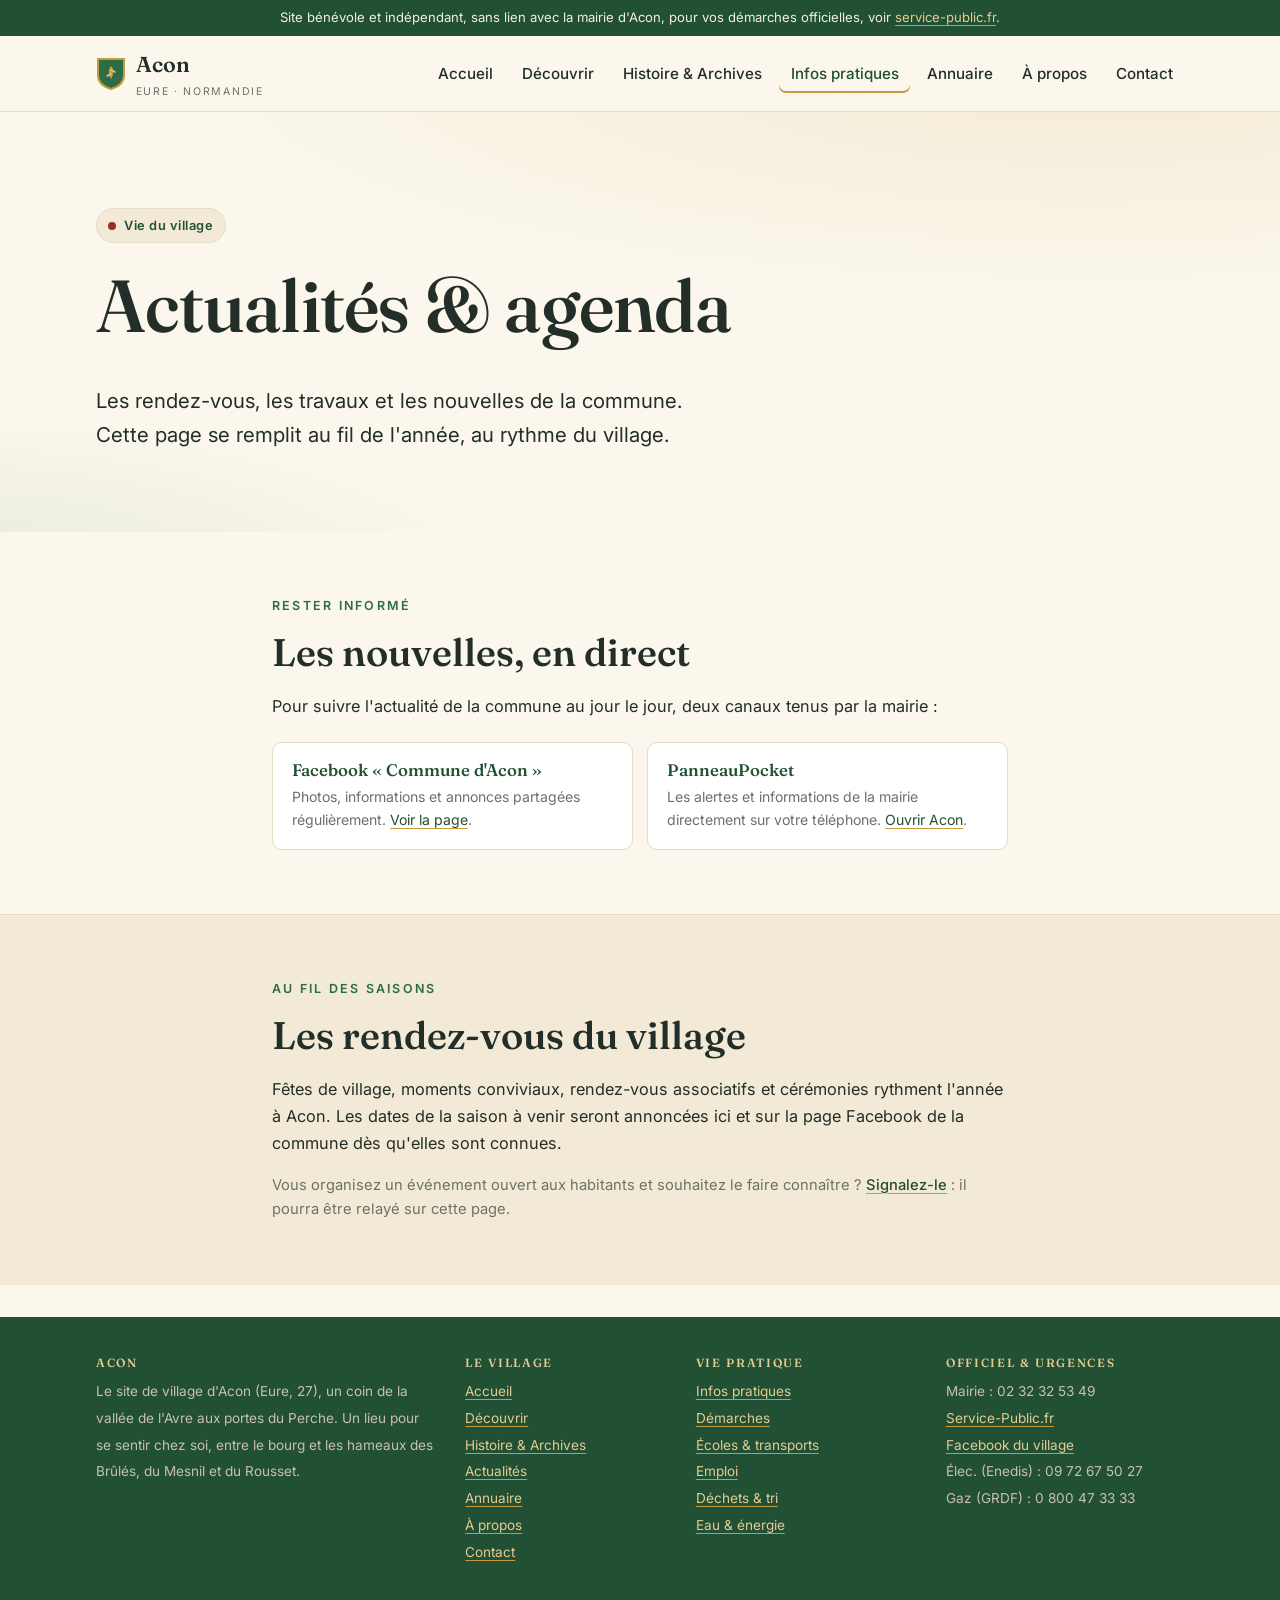
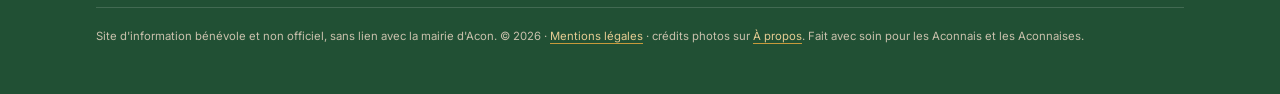
==== actualites.html @ 1232623b "Calendrier déchets 2026, page Contact (formulaire), Actualités, carte OSM, météo live + saint du jou" ====
<!DOCTYPE html>
<html lang="fr">
<head>
  <meta charset="utf-8" />
  <meta name="viewport" content="width=device-width, initial-scale=1" />
  <title>Actualités &amp; agenda, Acon (Eure)</title>
  <meta name="description" content="Actualités et agenda de la commune d'Acon (Eure) : rendez-vous, fêtes et vie associative. Suivez la page Facebook et PanneauPocket." />
  <link rel="preconnect" href="https://fonts.googleapis.com" />
  <link rel="preconnect" href="https://fonts.gstatic.com" crossorigin />
  <link href="https://fonts.googleapis.com/css2?family=Fraunces:ital,opsz,wght@0,9..144,400..600;1,9..144,400..500&family=Inter:wght@400;500;600&display=swap" rel="stylesheet" />
  <link rel="stylesheet" href="css/style.css" />
</head>
<body>
  <a class="skip" href="#contenu">Aller au contenu</a>
  <div class="notice">Site bénévole et indépendant, sans lien avec la mairie d'Acon, pour vos démarches officielles, voir <a href="https://www.service-public.fr">service-public.fr</a>.</div>

  <header class="site-header">
    <div class="wrap bar">
      <a class="brand" href="index.html" aria-label="Accueil, Acon">
        <svg class="crest" viewBox="0 0 30 34" aria-hidden="true"><path d="M2 2 h26 v16 c0 8 -6 12 -13 14 C8 30 2 26 2 18 Z" fill="#2E6B47" stroke="#C79A3B" stroke-width="2"/><path d="M15 9 c3 3 3 8 0 13 c-3 -5 -3 -10 0 -13 Z" fill="#C79A3B"/><path d="M15 13 l4 2 M15 17 l-4 2" stroke="#E4CB92" stroke-width="1.4" fill="none" stroke-linecap="round"/></svg>
        <span><b>Acon</b><small>Eure · Normandie</small></span>
      </a>
      <button class="nav-toggle" aria-expanded="false" aria-controls="nav">Menu</button>
      <nav class="nav" id="nav" aria-label="Navigation principale">
        <a href="index.html">Accueil</a>
        <a href="decouvrir.html">Découvrir</a>
        <a href="histoire.html">Histoire &amp; Archives</a>
        <a href="infos-pratiques.html" aria-current="page">Infos pratiques</a>
        <a href="entreprises.html">Annuaire</a>
        <a href="apropos.html">À propos</a>
        <a href="contact.html">Contact</a>
      </nav>
    </div>
  </header>

  <main id="contenu">
    <section class="hero">
      <div class="wrap">
        <span class="badge"><span class="dot"></span> Vie du village</span>
        <h1>Actualités &amp; agenda</h1>
        <p class="lead mesure">Les rendez-vous, les travaux et les nouvelles de la commune. Cette page se remplit au fil de l'année, au rythme du village.</p>
      </div>
    </section>

    <section class="section">
      <div class="wrap mesure">
        <p class="eyebrow">Rester informé</p>
        <h2>Les nouvelles, en direct</h2>
        <p>Pour suivre l'actualité de la commune au jour le jour, deux canaux tenus par la mairie :</p>
        <div class="contacts">
          <div class="contact-card">
            <h3>Facebook « Commune d'Acon »</h3>
            <p>Photos, informations et annonces partagées régulièrement. <a href="https://www.facebook.com/acon27570/">Voir la page</a>.</p>
          </div>
          <div class="contact-card">
            <h3>PanneauPocket</h3>
            <p>Les alertes et informations de la mairie directement sur votre téléphone. <a href="https://app.panneaupocket.com/ville/970037196-acon-27570">Ouvrir Acon</a>.</p>
          </div>
        </div>
      </div>
    </section>

    <section class="section section-alt">
      <div class="wrap mesure">
        <p class="eyebrow">Au fil des saisons</p>
        <h2>Les rendez-vous du village</h2>
        <p>Fêtes de village, moments conviviaux, rendez-vous associatifs et cérémonies rythment l'année à Acon. Les dates de la saison à venir seront annoncées ici et sur la page Facebook de la commune dès qu'elles sont connues.</p>
        <p class="invite">Vous organisez un événement ouvert aux habitants et souhaitez le faire connaître ? <a href="contact.html">Signalez-le</a> : il pourra être relayé sur cette page.</p>
      </div>
    </section>
  </main>

  <footer class="site-footer">
    <div class="wrap">
      <div class="cols">
        <div>
          <h3>Acon</h3>
          <p><small>Le site de village d'Acon (Eure, 27), un coin de la vallée de l'Avre aux portes du Perche. Un lieu pour se sentir chez soi, entre le bourg et les hameaux des Brûlés, du Mesnil et du Rousset.</small></p>
        </div>
        <div>
          <h3>Le village</h3>
          <p><small>
            <a href="index.html">Accueil</a><br>
            <a href="decouvrir.html">Découvrir</a><br>
            <a href="histoire.html">Histoire &amp; Archives</a><br>
            <a href="actualites.html">Actualités</a><br>
            <a href="entreprises.html">Annuaire</a><br>
            <a href="apropos.html">À propos</a><br>
            <a href="contact.html">Contact</a>
          </small></p>
        </div>
        <div>
          <h3>Vie pratique</h3>
          <p><small>
            <a href="infos-pratiques.html">Infos pratiques</a><br>
            <a href="demarches.html">Démarches</a><br>
            <a href="ecole.html">Écoles &amp; transports</a><br>
            <a href="emploi.html">Emploi</a><br>
            <a href="dechets.html">Déchets &amp; tri</a><br>
            <a href="eau-energie.html">Eau &amp; énergie</a>
          </small></p>
        </div>
        <div>
          <h3>Officiel &amp; urgences</h3>
          <p><small>
            Mairie : 02 32 32 53 49<br>
            <a href="https://www.service-public.fr">Service-Public.fr</a><br>
            <a href="https://www.facebook.com/acon27570/">Facebook du village</a><br>
            Élec. (Enedis) : 09 72 67 50 27<br>
            Gaz (GRDF) : 0 800 47 33 33
          </small></p>
        </div>
      </div>
      <p class="foot-note"><small>Site d'information bénévole et non officiel, sans lien avec la mairie d'Acon. © <span class="js-annee">2026</span> · <a href="mentions-legales.html">Mentions légales</a> · crédits photos sur <a href="apropos.html">À propos</a>. Fait avec soin pour les Aconnais et les Aconnaises.</small></p>
    </div>
  </footer>

  <script src="js/saints.js"></script>
  <script src="js/main.js"></script>
</body>
</html>
---- css/style.css ----
/* =========================================================
   Acon — site d'information du village
   Palette ancrée dans l'Eure (vert) et la Normandie (or & rouge héraldiques).
   Un seul fichier de styles, volontairement simple à faire évoluer.
   ========================================================= */

:root {
  /* Couleurs */
  --vert-eure:   #2E6B47;  /* vert du département de l'Eure (nature) */
  --vert-fonce:  #215034;
  --or:          #C79A3B;  /* or héraldique de Normandie */
  --or-clair:    #E4CB92;
  --rouge:       #9B2D27;  /* rouge (gueules) de Normandie, à petites doses */
  --parchemin:   #FBF7ED;  /* fond, esprit papier ancien */
  --parchemin-2: #F2EAD6;
  --encre:       #232E28;  /* texte */
  --gris:        #6C7268;
  --blanc:       #FFFFFF;
  --ligne:       #E4DcC5;

  /* Type */
  --display: "Fraunces", Georgia, "Times New Roman", serif;
  --corps:   "Inter", system-ui, -apple-system, Segoe UI, Roboto, sans-serif;

  /* Mesures */
  --contenu: 68rem;
  --texte:   46rem;
  --radius:  10px;
}

/* ---------- Base ---------- */
* { box-sizing: border-box; }

html { scroll-behavior: smooth; }
@media (prefers-reduced-motion: reduce) {
  html { scroll-behavior: auto; }
  * { animation: none !important; transition: none !important; }
}

body {
  margin: 0;
  font-family: var(--corps);
  color: var(--encre);
  background: var(--parchemin);
  line-height: 1.65;
  font-size: 1.02rem;
  -webkit-font-smoothing: antialiased;
}

h1, h2, h3 { font-family: var(--display); font-weight: 560; line-height: 1.12; margin: 0 0 .5em; }
h1 { font-size: clamp(2.6rem, 7vw, 4.6rem); letter-spacing: -.01em; }
h2 { font-size: clamp(1.7rem, 3.4vw, 2.4rem); }
h3 { font-size: 1.2rem; }

p { margin: 0 0 1rem; }
a { color: var(--vert-fonce); text-decoration-color: var(--or); text-underline-offset: 3px; }
a:hover { color: var(--rouge); }

img { max-width: 100%; display: block; }

.wrap { width: min(100% - 2.5rem, var(--contenu)); margin-inline: auto; }
.mesure { max-width: var(--texte); }

.eyebrow {
  font-family: var(--corps);
  font-size: .78rem;
  letter-spacing: .18em;
  text-transform: uppercase;
  color: var(--vert-eure);
  font-weight: 600;
  margin: 0 0 .9rem;
}

/* Accessibilité */
:focus-visible { outline: 3px solid var(--or); outline-offset: 2px; border-radius: 4px; }
.skip {
  position: absolute; left: -999px; top: 0; background: var(--vert-fonce); color: #fff;
  padding: .6rem 1rem; border-radius: 0 0 8px 0; z-index: 100;
}
.skip:focus { left: 0; }

/* ---------- En-tête / navigation ---------- */
.site-header {
  position: sticky; top: 0; z-index: 50;
  background: rgba(251, 247, 237, .92);
  backdrop-filter: saturate(1.2) blur(6px);
  border-bottom: 1px solid var(--ligne);
}
.site-header .bar {
  display: flex; align-items: center; justify-content: space-between;
  gap: 1rem; padding: .7rem 0;
}
.brand { display: flex; align-items: center; gap: .6rem; text-decoration: none; color: var(--encre); }
.brand .crest { width: 30px; height: 34px; flex: none; }
.brand b { font-family: var(--display); font-size: 1.35rem; font-weight: 600; letter-spacing: .01em; }
.brand small { display: block; font-family: var(--corps); font-size: .66rem; letter-spacing: .16em; text-transform: uppercase; color: var(--gris); }

.nav { display: flex; gap: .4rem; align-items: center; }
.nav a {
  text-decoration: none; color: var(--encre); font-weight: 500; font-size: .95rem;
  padding: .45rem .7rem; border-radius: 7px;
}
.nav a:hover { background: var(--parchemin-2); color: var(--vert-fonce); }
.nav a[aria-current="page"] { color: var(--vert-fonce); box-shadow: inset 0 -2px 0 var(--or); }

.nav-toggle {
  display: none; border: 1px solid var(--ligne); background: var(--blanc);
  border-radius: 8px; padding: .5rem .7rem; font: inherit; cursor: pointer;
}

@media (max-width: 720px) {
  .nav-toggle { display: inline-flex; align-items: center; gap: .4rem; }
  .nav {
    position: absolute; inset: 100% 0 auto 0; flex-direction: column; align-items: stretch;
    background: var(--parchemin); border-bottom: 1px solid var(--ligne);
    padding: .5rem 1.25rem 1rem; gap: .1rem; display: none;
  }
  .nav.open { display: flex; }
  .nav a { padding: .7rem .5rem; }
}

/* ---------- Bandeau « non officiel » ---------- */
.notice {
  background: var(--vert-fonce); color: #f4efe1; font-size: .82rem; text-align: center;
  padding: .45rem 1rem;
}
.notice a { color: var(--or-clair); }

/* ---------- Héros ---------- */
.hero { padding: clamp(3rem, 8vw, 6rem) 0 clamp(2.5rem, 5vw, 4rem); }
.hero .badge {
  display: inline-flex; align-items: center; gap: .5rem;
  background: var(--parchemin-2); border: 1px solid var(--ligne);
  color: var(--vert-fonce); font-weight: 600; font-size: .8rem; letter-spacing: .04em;
  padding: .35rem .7rem; border-radius: 999px; margin-bottom: 1.4rem;
}
.hero .badge .dot { width: 8px; height: 8px; border-radius: 50%; background: var(--rouge); }
.hero .lead { font-size: clamp(1.05rem, 2.2vw, 1.28rem); color: var(--encre); max-width: 40rem; }
.hero .sub { font-family: var(--display); font-style: italic; color: var(--vert-fonce); font-size: clamp(1.15rem,2.4vw,1.5rem); margin: -.2rem 0 1.2rem; }

/* ---------- Sections ---------- */
.section { padding: clamp(2.4rem, 5vw, 4rem) 0; }
.section + .section { border-top: 1px solid var(--ligne); }
.section-alt { background: var(--parchemin-2); }
.section .kicker { margin-bottom: 1.6rem; }

/* Grille de cartes */
.grid { display: grid; gap: 1.1rem; grid-template-columns: repeat(auto-fit, minmax(15rem, 1fr)); }
.card {
  background: var(--blanc); border: 1px solid var(--ligne); border-radius: var(--radius);
  padding: 1.4rem; text-decoration: none; color: inherit; display: block;
  transition: transform .18s ease, box-shadow .18s ease;
}
a.card:hover { transform: translateY(-3px); box-shadow: 0 10px 24px -14px rgba(33,80,52,.5); }
.card h3 { color: var(--vert-fonce); margin-bottom: .3rem; }
.card p { color: var(--gris); font-size: .95rem; margin: 0; }
.card .arrow { color: var(--or); font-weight: 700; }

/* Listes d'infos (mairie, numéros utiles) */
.def { display: grid; grid-template-columns: max-content 1fr; gap: .5rem 1.2rem; margin: 0; }
.def dt { font-weight: 600; color: var(--vert-fonce); }
.def dd { margin: 0; }
@media (max-width: 520px) { .def { grid-template-columns: 1fr; gap: .1rem 0; } .def dd { margin-bottom: .6rem; } }

.callout {
  border-left: 4px solid var(--or); background: var(--parchemin-2);
  padding: 1rem 1.2rem; border-radius: 0 var(--radius) var(--radius) 0; margin: 1.4rem 0;
}
.callout strong { color: var(--vert-fonce); }

.todo { color: var(--rouge); font-style: italic; } /* repères à compléter — à retirer une fois renseigné */

/* ---------- Signature : galerie de cartes postales ---------- */
.gallery { display: grid; gap: 1.6rem 1.2rem; grid-template-columns: repeat(auto-fill, minmax(16rem, 1fr)); margin-top: 1.8rem; }
.postcard {
  background: #fffdf6;
  border: 1px solid #e7dcc0;
  border-radius: 4px;
  padding: .7rem .7rem 1rem;
  box-shadow: 0 12px 22px -16px rgba(33,80,52,.55);
  transform: rotate(var(--tilt, -1deg));
  transition: transform .2s ease, box-shadow .2s ease;
}
.postcard:nth-child(even) { --tilt: 1.2deg; }
.postcard:nth-child(3n)   { --tilt: -.6deg; }
.postcard:hover { transform: rotate(0) translateY(-4px); box-shadow: 0 18px 30px -18px rgba(33,80,52,.6); }
.postcard .frame {
  aspect-ratio: 3 / 2; background:
    repeating-linear-gradient(45deg, #efe7d2, #efe7d2 10px, #eae0c7 10px, #eae0c7 20px);
  border: 1px solid #ded1af; border-radius: 2px;
  display: grid; place-items: center; color: #a9986c; text-align: center;
  font-size: .8rem; padding: 1rem; overflow: hidden;
}
.postcard .frame img { width: 100%; height: 100%; object-fit: cover; border-radius: 2px; }
.postcard figcaption {
  font-family: var(--display); font-size: .98rem; color: var(--vert-fonce);
  margin-top: .6rem; line-height: 1.35;
}
.postcard .date { display: block; font-family: var(--corps); font-size: .78rem; color: var(--gris); letter-spacing: .03em; }

/* ---------- Frise chronologique ---------- */
.timeline { list-style: none; margin: 1.6rem 0 0; padding: 0; border-left: 2px solid var(--or); }
.timeline li { position: relative; padding: 0 0 1.6rem 1.6rem; }
.timeline li::before {
  content: ""; position: absolute; left: -7px; top: .35rem;
  width: 12px; height: 12px; border-radius: 50%; background: var(--vert-eure); border: 2px solid var(--parchemin);
}
.timeline .an { font-family: var(--display); font-size: 1.15rem; color: var(--rouge); font-weight: 600; }
.timeline p { margin: .1rem 0 0; color: var(--encre); }

/* ---------- Pied de page ---------- */
.site-footer { background: var(--vert-fonce); color: #e9e2d1; margin-top: 2rem; }
.site-footer .wrap { padding: 2.4rem 0 2rem; }
.site-footer h3 { color: #fff; }
.site-footer a { color: var(--or-clair); }
.site-footer .cols { display: grid; gap: 1.4rem 2rem; grid-template-columns: 1.7fr 1fr 1.1fr 1.2fr; }
@media (max-width: 860px) { .site-footer .cols { grid-template-columns: 1fr 1fr; } }
@media (max-width: 520px) { .site-footer .cols { grid-template-columns: 1fr; } }
.site-footer small { color: #c9c0ac; }
.foot-note { border-top: 1px solid rgba(255,255,255,.15); margin-top: 1.6rem; padding-top: 1rem; font-size: .85rem; }
.site-footer .cols h3 { font-size: .74rem; letter-spacing: .14em; text-transform: uppercase; color: var(--or-clair); margin-bottom: .5rem; }
.site-footer .cols a { display: inline-block; padding: .06rem 0; }

/* =========================================================
   Ajouts : chaleur, photographies, bandeaux, contact.
   ========================================================= */

/* ---------- Héros chaleureux avec photo ---------- */
.hero {
  position: relative;
  background:
    radial-gradient(120% 90% at 85% -10%, rgba(199,154,59,.14), transparent 60%),
    radial-gradient(90% 70% at -10% 110%, rgba(46,107,71,.10), transparent 55%);
}
.hero-media { display: grid; grid-template-columns: 1.12fr .88fr; align-items: center; gap: clamp(1.5rem, 4vw, 3.2rem); }
.hero-media .hero-photo {
  margin: 0; border-radius: 14px; overflow: hidden;
  box-shadow: 0 24px 48px -28px rgba(33,80,52,.6); border: 1px solid var(--ligne);
  transform: rotate(.6deg); background: var(--blanc);
}
.hero-media .hero-photo img { width: 100%; height: 100%; max-height: 30rem; object-fit: cover; }
.hero-media .hero-photo figcaption { color: var(--gris); font-size: .74rem; padding: .5rem .8rem; line-height: 1.4; }
@media (max-width: 820px) {
  .hero-media { grid-template-columns: 1fr; }
  .hero-media .hero-photo { transform: none; order: -1; }
  .hero-media .hero-photo img { max-height: 15rem; }
}

/* ---------- Photographies dans le corps ---------- */
figure.photo { margin: 1.8rem 0; border-radius: 12px; overflow: hidden; border: 1px solid var(--ligne); box-shadow: 0 16px 32px -24px rgba(33,80,52,.5); background: var(--blanc); }
figure.photo img { width: 100%; max-height: 26rem; object-fit: cover; }
figure.photo figcaption { padding: .6rem .9rem; font-size: .8rem; color: var(--gris); }
figure.photo figcaption b { color: var(--vert-fonce); font-weight: 600; }
.duo { display: grid; grid-template-columns: 1fr 1fr; gap: 1rem; }
.duo figure.photo { margin: 0; }
@media (max-width: 620px) { .duo { grid-template-columns: 1fr; } }

/* Bandeau panoramique pleine largeur */
.banner { position: relative; margin: 0; height: clamp(9rem, 22vw, 15rem); overflow: hidden; border-top: 1px solid var(--ligne); border-bottom: 1px solid var(--ligne); }
.banner img { width: 100%; height: 100%; object-fit: cover; }
.banner .banner-cap { position: absolute; left: 0; right: 0; bottom: 0; background: linear-gradient(transparent, rgba(33,48,40,.72)); color: #f4efe1; font-size: .78rem; padding: 1.6rem 1rem .5rem; text-align: right; }

/* ---------- Cartes enrichies ---------- */
.card.lien { display: flex; flex-direction: column; }
.card .tag { display: inline-block; font-size: .72rem; letter-spacing: .12em; text-transform: uppercase; color: var(--or); font-weight: 700; margin-bottom: .4rem; }
.card p + .arrow { margin-top: auto; padding-top: .6rem; }
.card ul { margin: .2rem 0 0; padding-left: 1.1rem; }
.card ul li { color: var(--gris); font-size: .92rem; margin-bottom: .2rem; }

/* ---------- Bloc contact / e-mail protégé ---------- */
.contact-mail { display: inline-flex; align-items: center; gap: .45rem; background: var(--vert-fonce); color: #fff !important; text-decoration: none; padding: .5rem .9rem; border-radius: 999px; font-weight: 600; font-size: .95rem; }
.contact-mail::before { content: "✉"; font-size: 1rem; }
.contact-mail:hover { background: var(--vert-eure); color: #fff; }

/* ---------- Encadré « bon à savoir » (léger) ---------- */
.tip { display: flex; gap: .6rem; align-items: baseline; padding: .3rem 0; margin: 1rem 0; color: var(--gris); font-size: .95rem; }
.tip .ico { font-size: 1.1rem; line-height: 1; flex: none; }
.tip p { margin: 0; }
.tip strong { color: var(--vert-fonce); }

/* Invitation à écrire : simple lien, discret */
.invite { color: var(--gris); font-size: .92rem; margin: 1rem 0 0; }
.invite a { font-weight: 500; }

/* ---------- Contacts d'urgence (fournisseurs) ---------- */
.contacts { display: grid; gap: .9rem; grid-template-columns: repeat(auto-fit, minmax(15rem, 1fr)); margin-top: 1.4rem; }
.contact-card { background: var(--blanc); border: 1px solid var(--ligne); border-radius: var(--radius); padding: 1.1rem 1.2rem; }
.contact-card h3 { color: var(--vert-fonce); margin-bottom: .3rem; font-size: 1.05rem; }
.contact-card .num { font-family: var(--display); font-size: 1.3rem; color: var(--rouge); font-weight: 600; }
.contact-card .num a { color: inherit; text-decoration: none; }
.contact-card p { margin: .25rem 0 0; color: var(--gris); font-size: .88rem; }

/* ---------- Ruban de faits clés ---------- */
.facts { display: grid; grid-template-columns: repeat(auto-fit, minmax(8.5rem, 1fr)); gap: 1px; background: var(--ligne); border: 1px solid var(--ligne); border-radius: var(--radius); overflow: hidden; margin-top: 1.6rem; }
.facts div { background: var(--parchemin); padding: 1rem 1.1rem; }
.facts .n { font-family: var(--display); font-size: 1.6rem; color: var(--vert-fonce); line-height: 1; }
.facts .l { font-size: .8rem; color: var(--gris); margin-top: .25rem; }

/* ---------- Encart résultat d'élection ---------- */
.result { background: var(--parchemin-2); border: 1px solid var(--ligne); border-left: 4px solid var(--vert-eure); border-radius: 0 var(--radius) var(--radius) 0; padding: 1.1rem 1.3rem; margin: 1.4rem 0; }
.result .pct { font-family: var(--display); font-size: 1.4rem; color: var(--vert-fonce); }

/* ---------- Widget « Aujourd'hui à Acon » (date, saint, météo) ---------- */
.today { display: grid; grid-template-columns: 1fr auto; gap: 1rem 1.4rem; align-items: center;
  background: var(--blanc); border: 1px solid var(--ligne); border-radius: var(--radius);
  padding: 1rem 1.3rem; margin-top: 1.6rem; box-shadow: 0 14px 30px -24px rgba(33,80,52,.5); }
.today .jour { font-family: var(--display); font-size: 1.15rem; color: var(--vert-fonce); text-transform: capitalize; }
.today .saint { color: var(--gris); font-size: .92rem; margin-top: .15rem; }
.today .meteo { display: flex; align-items: center; gap: .6rem; text-align: right; }
.today .meteo .ico { font-size: 2rem; line-height: 1; }
.today .meteo .temp { font-family: var(--display); font-size: 1.7rem; color: var(--vert-fonce); }
.today .meteo .desc { font-size: .8rem; color: var(--gris); }
@media (max-width: 520px) { .today { grid-template-columns: 1fr; } .today .meteo { text-align: left; justify-content: flex-start; } }

/* ---------- Carte de situation (OpenStreetMap) ---------- */
.carte { width: 100%; height: clamp(16rem, 40vw, 24rem); border: 1px solid var(--ligne); border-radius: var(--radius); margin-top: 1.4rem; display: block; }
.carte-legende { font-size: .8rem; color: var(--gris); margin-top: .5rem; }

/* ---------- Calendrier des déchets (images) ---------- */
.calendrier { display: grid; gap: 1rem; grid-template-columns: 1fr 1fr; margin-top: 1.2rem; }
@media (max-width: 720px) { .calendrier { grid-template-columns: 1fr; } }
.calendrier a { display: block; border: 1px solid var(--ligne); border-radius: var(--radius); overflow: hidden; background: var(--blanc); }
.calendrier img { width: 100%; display: block; }
.btn { display: inline-flex; align-items: center; gap: .5rem; background: var(--vert-fonce); color: #fff; text-decoration: none;
  padding: .6rem 1.1rem; border-radius: 999px; font-weight: 600; font-size: .95rem; margin-top: 1rem; }
.btn::before { content: "⬇"; }
.btn:hover { background: var(--vert-eure); color: #fff; }

/* ---------- Formulaire de contact ---------- */
.form-contact { display: grid; gap: 1rem; margin-top: 1.4rem; max-width: 34rem; }
.form-contact label { display: grid; gap: .35rem; font-weight: 500; color: var(--vert-fonce); font-size: .95rem; }
.form-contact input, .form-contact textarea {
  font: inherit; color: var(--encre); background: var(--blanc);
  border: 1px solid var(--ligne); border-radius: 8px; padding: .6rem .7rem; width: 100%; }
.form-contact input:focus, .form-contact textarea:focus { outline: none; border-color: var(--vert-eure); box-shadow: 0 0 0 3px rgba(46,107,71,.15); }
.form-contact button { justify-self: start; background: var(--vert-fonce); color: #fff; border: 0; cursor: pointer;
  font: inherit; font-weight: 600; padding: .65rem 1.3rem; border-radius: 999px; }
.form-contact button:hover { background: var(--vert-eure); }
.form-note { font-size: .82rem; color: var(--gris); }
#form-msg { margin-top: .6rem; font-weight: 500; }
#form-msg.ok { color: var(--vert-eure); }
#form-msg.err { color: var(--rouge); }
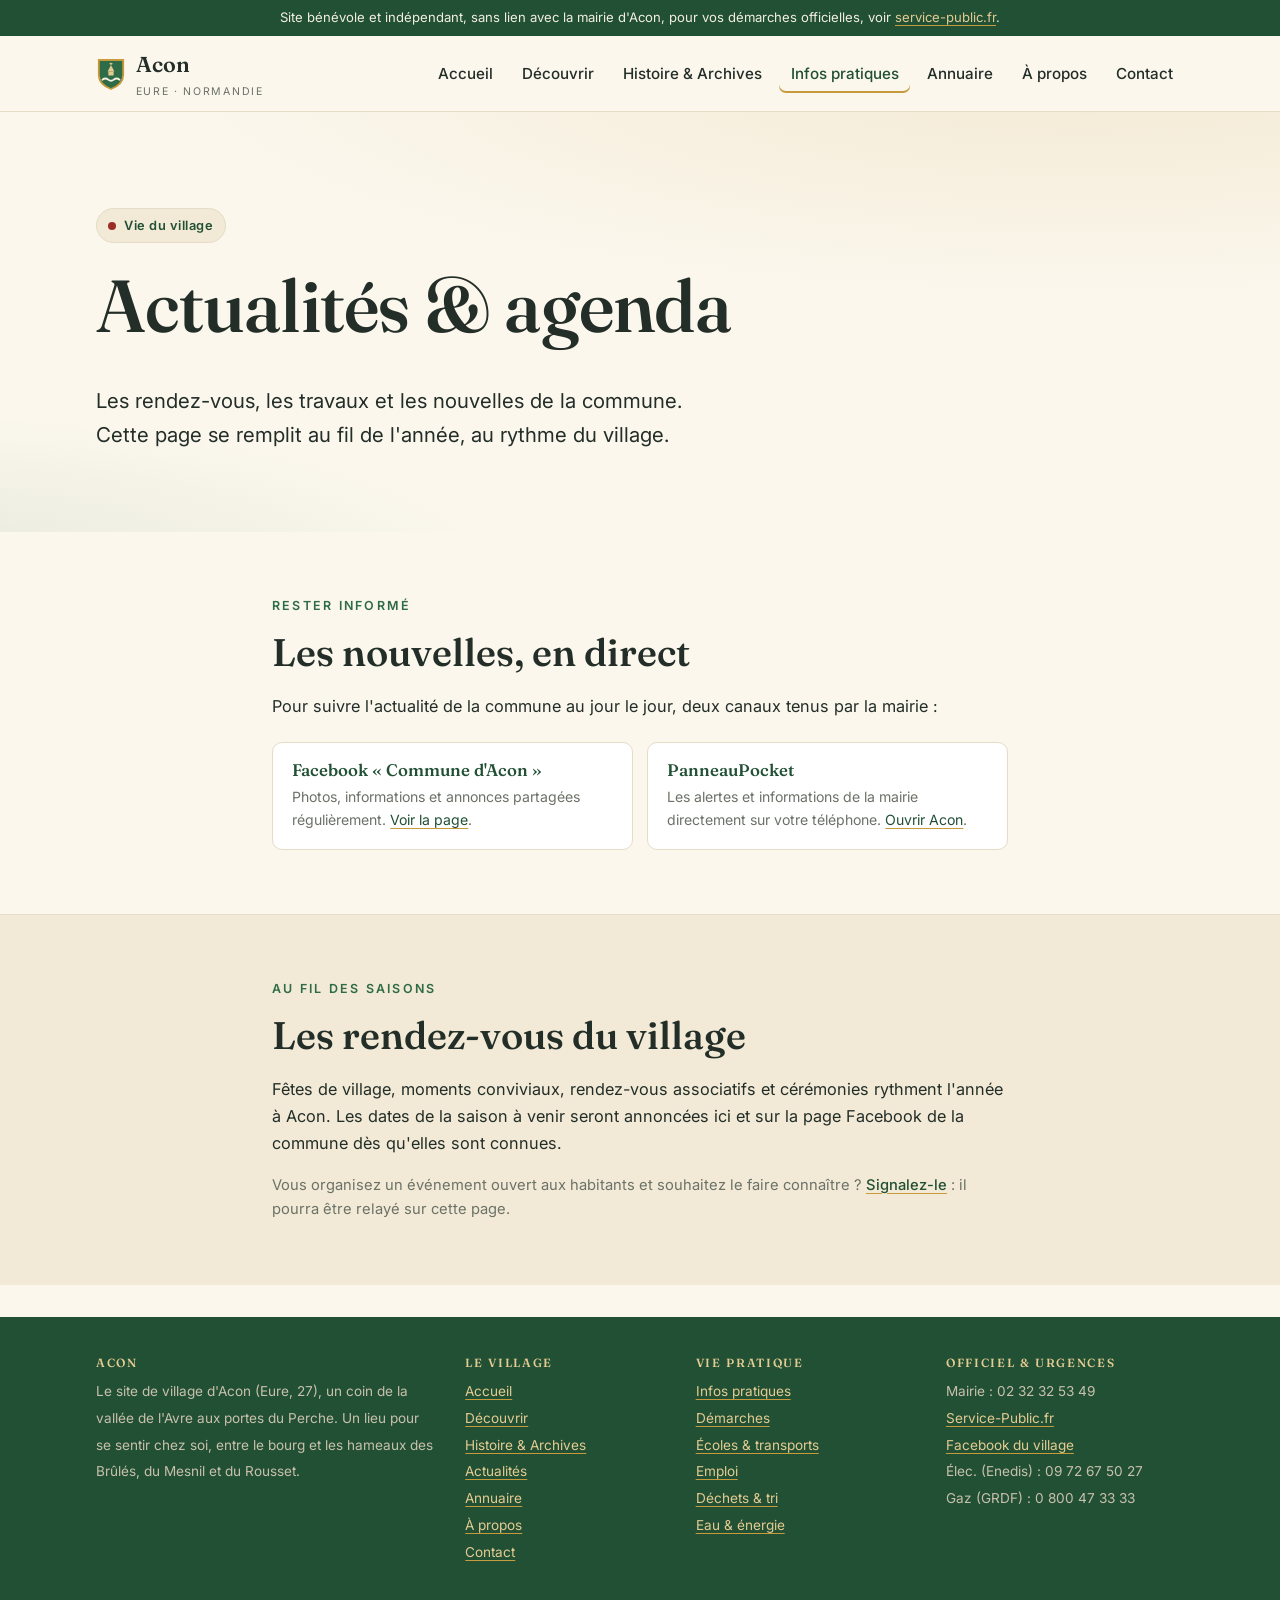
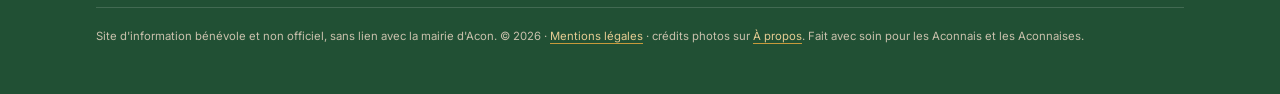
==== commit 8feb908c: "Nouvel emblème d'Acon (église Saint-Denis + Avre) + favicon, date du prochain ramassage calculée, li" ====
--- a/actualites.html
+++ b/actualites.html
@@ -3,6 +3,7 @@
 <head>
   <meta charset="utf-8" />
   <meta name="viewport" content="width=device-width, initial-scale=1" />
+  <link rel="icon" href="favicon.svg" type="image/svg+xml" />
   <title>Actualités &amp; agenda, Acon (Eure)</title>
   <meta name="description" content="Actualités et agenda de la commune d'Acon (Eure) : rendez-vous, fêtes et vie associative. Suivez la page Facebook et PanneauPocket." />
   <link rel="preconnect" href="https://fonts.googleapis.com" />
@@ -17,7 +18,7 @@
   <header class="site-header">
     <div class="wrap bar">
       <a class="brand" href="index.html" aria-label="Accueil, Acon">
-        <svg class="crest" viewBox="0 0 30 34" aria-hidden="true"><path d="M2 2 h26 v16 c0 8 -6 12 -13 14 C8 30 2 26 2 18 Z" fill="#2E6B47" stroke="#C79A3B" stroke-width="2"/><path d="M15 9 c3 3 3 8 0 13 c-3 -5 -3 -10 0 -13 Z" fill="#C79A3B"/><path d="M15 13 l4 2 M15 17 l-4 2" stroke="#E4CB92" stroke-width="1.4" fill="none" stroke-linecap="round"/></svg>
+        <svg class="crest" viewBox="0 0 32 36" aria-hidden="true"><path d="M3 3 H29 V19 C29 27 23.5 31 16 34 C8.5 31 3 27 3 19 Z" fill="#2E6B47" stroke="#C79A3B" stroke-width="2"/><g fill="#E4CB92"><rect x="15.3" y="6" width="1.4" height="2.2"/><rect x="14.4" y="6.5" width="3.2" height="1"/><path d="M16 8.4 L19.6 15.4 H12.4 Z"/><rect x="13.2" y="15.4" width="5.6" height="4.2"/></g><path d="M7 24 q3 -2.6 6 0 t6 0 t6 0" fill="none" stroke="#F4EFE1" stroke-width="2.1" stroke-linecap="round"/></svg>
         <span><b>Acon</b><small>Eure · Normandie</small></span>
       </a>
       <button class="nav-toggle" aria-expanded="false" aria-controls="nav">Menu</button>
--- a/css/style.css
+++ b/css/style.css
@@ -299,6 +299,9 @@
 /* ---------- Encart résultat d'élection ---------- */
 .result { background: var(--parchemin-2); border: 1px solid var(--ligne); border-left: 4px solid var(--vert-eure); border-radius: 0 var(--radius) var(--radius) 0; padding: 1.1rem 1.3rem; margin: 1.4rem 0; }
 .result .pct { font-family: var(--display); font-size: 1.4rem; color: var(--vert-fonce); }
+.result .prochain { margin: 0; }
+.result .date-next { font-family: var(--display); font-size: 1.55rem; color: var(--vert-fonce); text-transform: capitalize; }
+.result .next-note { margin: .4rem 0 0; color: var(--gris); font-size: .88rem; }
 
 /* ---------- Widget « Aujourd'hui à Acon » (date, saint, météo) ---------- */
 .today { display: grid; grid-template-columns: 1fr auto; gap: 1rem 1.4rem; align-items: center;
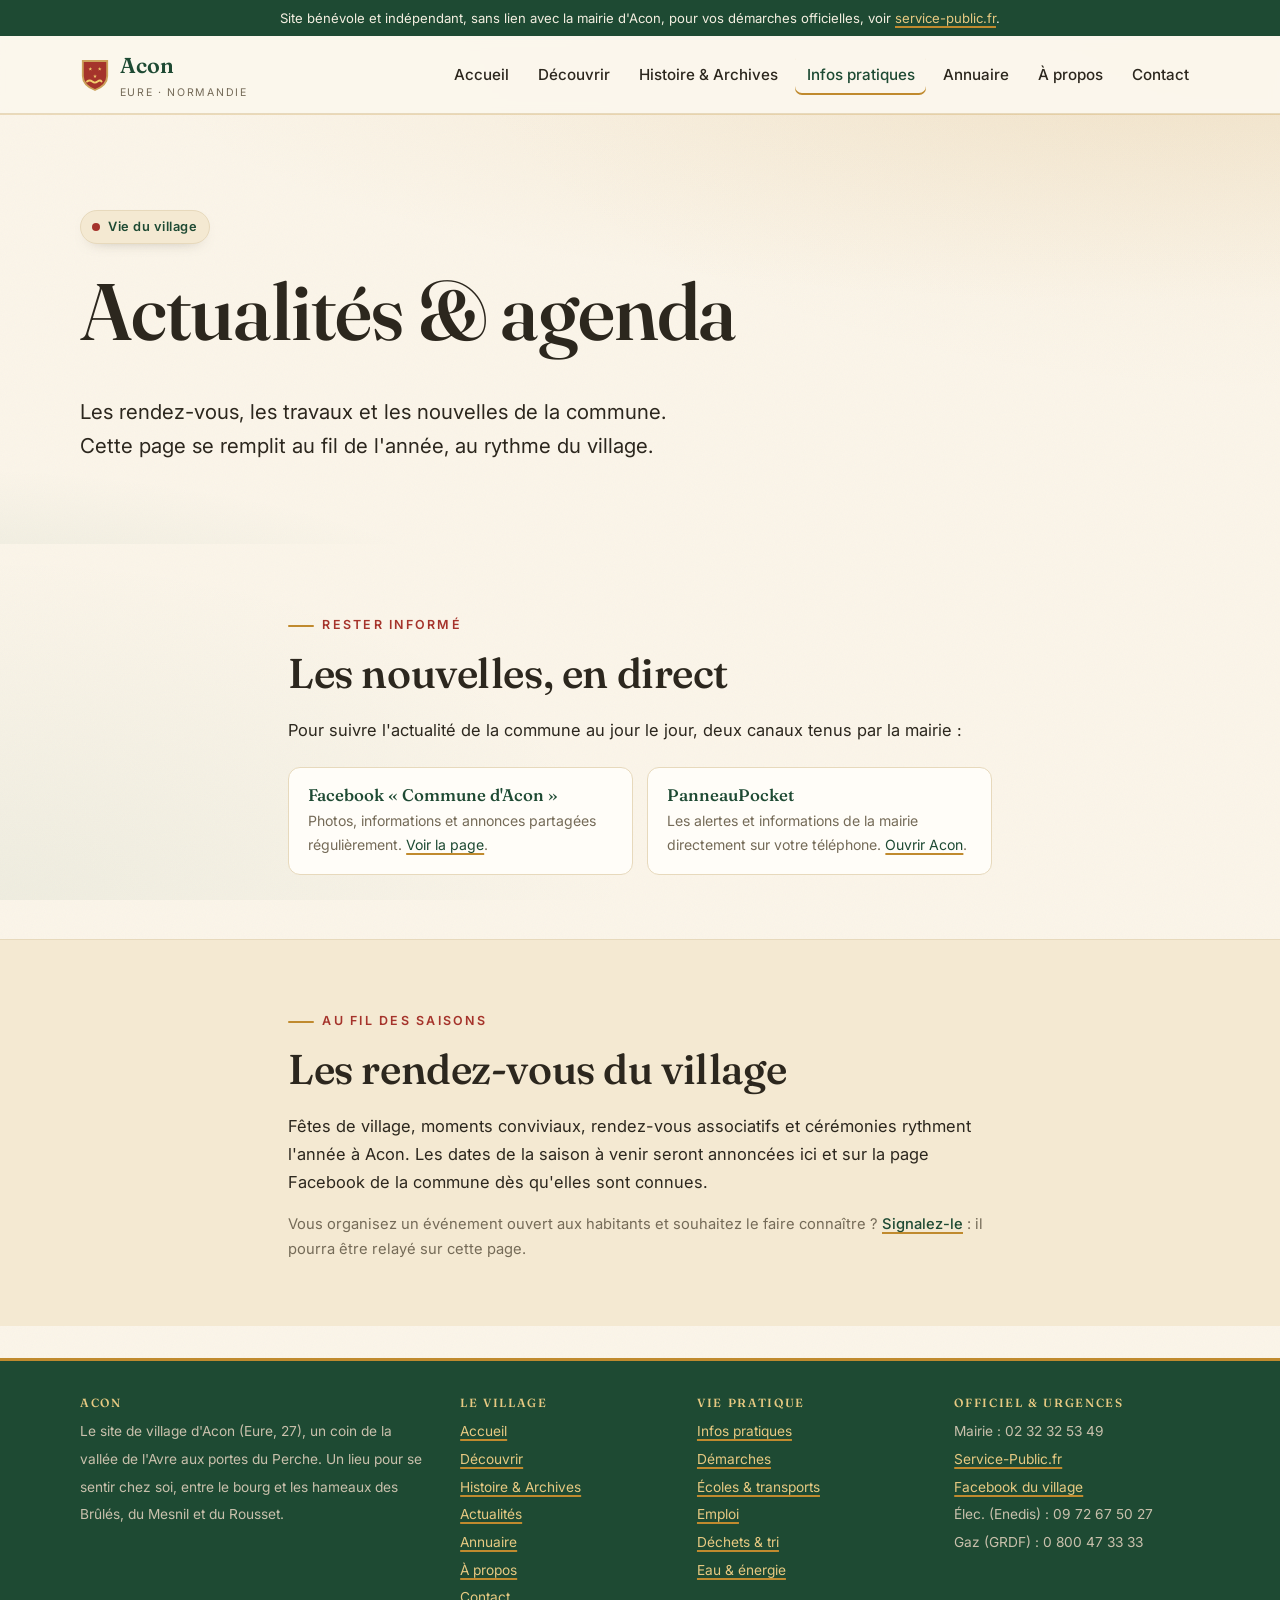
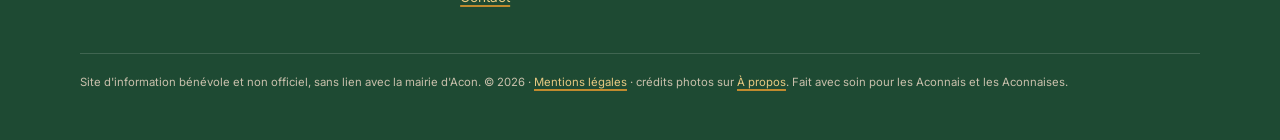
==== commit afeb0a63: "Refonte design chaleureuse : blason Normandie (rouge/or, 3 étoiles), héros immersif, almanach météo " ====
--- a/actualites.html
+++ b/actualites.html
@@ -18,7 +18,7 @@
   <header class="site-header">
     <div class="wrap bar">
       <a class="brand" href="index.html" aria-label="Accueil, Acon">
-        <svg class="crest" viewBox="0 0 32 36" aria-hidden="true"><path d="M3 3 H29 V19 C29 27 23.5 31 16 34 C8.5 31 3 27 3 19 Z" fill="#2E6B47" stroke="#C79A3B" stroke-width="2"/><g fill="#E4CB92"><rect x="15.3" y="6" width="1.4" height="2.2"/><rect x="14.4" y="6.5" width="3.2" height="1"/><path d="M16 8.4 L19.6 15.4 H12.4 Z"/><rect x="13.2" y="15.4" width="5.6" height="4.2"/></g><path d="M7 24 q3 -2.6 6 0 t6 0 t6 0" fill="none" stroke="#F4EFE1" stroke-width="2.1" stroke-linecap="round"/></svg>
+        <svg class="crest" viewBox="0 0 32 36" aria-hidden="true"><path d="M3 3 H29 V19 C29 27 23.5 31 16 34 C8.5 31 3 27 3 19 Z" fill="#A5332B" stroke="#CBA15A" stroke-width="2"/><g fill="#F1CE6E"><g transform="translate(11,11.6) scale(.82)"><path d="M0,-2.6 L0.59,-0.81 L2.47,-0.8 L0.95,0.31 L1.53,2.1 L0,1.04 L-1.53,2.1 L-0.95,0.31 L-2.47,-0.8 L-0.59,-0.81 Z"/></g><g transform="translate(21,11.6) scale(.82)"><path d="M0,-2.6 L0.59,-0.81 L2.47,-0.8 L0.95,0.31 L1.53,2.1 L0,1.04 L-1.53,2.1 L-0.95,0.31 L-2.47,-0.8 L-0.59,-0.81 Z"/></g><g transform="translate(16,19.4) scale(.82)"><path d="M0,-2.6 L0.59,-0.81 L2.47,-0.8 L0.95,0.31 L1.53,2.1 L0,1.04 L-1.53,2.1 L-0.95,0.31 L-2.47,-0.8 L-0.59,-0.81 Z"/></g></g><path d="M7.5 25 q2.8 -2.2 5.6 0 t5.6 0 t4.3 0" fill="none" stroke="#F1CE6E" stroke-width="2" stroke-linecap="round"/></svg>
         <span><b>Acon</b><small>Eure · Normandie</small></span>
       </a>
       <button class="nav-toggle" aria-expanded="false" aria-controls="nav">Menu</button>
--- a/css/style.css
+++ b/css/style.css
@@ -5,27 +5,29 @@
    ========================================================= */
 
 :root {
-  /* Couleurs */
-  --vert-eure:   #2E6B47;  /* vert du département de l'Eure (nature) */
-  --vert-fonce:  #215034;
-  --or:          #C79A3B;  /* or héraldique de Normandie */
-  --or-clair:    #E4CB92;
-  --rouge:       #9B2D27;  /* rouge (gueules) de Normandie, à petites doses */
-  --parchemin:   #FBF7ED;  /* fond, esprit papier ancien */
-  --parchemin-2: #F2EAD6;
-  --encre:       #232E28;  /* texte */
-  --gris:        #6C7268;
-  --blanc:       #FFFFFF;
-  --ligne:       #E4DcC5;
+  /* Couleurs — Normandie (gueules & or) + Eure (vert) sur papier chaud */
+  --vert-eure:   #2F6A48;  /* vert de l'Eure (nature) */
+  --vert-fonce:  #1E4A33;
+  --or:          #C08A2E;  /* or héraldique */
+  --or-clair:    #E7C982;
+  --rouge:       #A5332B;  /* gueules de Normandie (accent chaleureux) */
+  --rouge-fonce: #7E241E;
+  --parchemin:   #FBF5E9;  /* fond, papier ancien réchauffé */
+  --parchemin-2: #F4E9D2;
+  --parchemin-3: #EFE1C4;
+  --encre:       #2C271E;  /* texte, brun chaud presque noir */
+  --gris:        #756B58;  /* gris chaud */
+  --blanc:       #FFFDF8;
+  --ligne:       #E7D9BC;
 
   /* Type */
   --display: "Fraunces", Georgia, "Times New Roman", serif;
   --corps:   "Inter", system-ui, -apple-system, Segoe UI, Roboto, sans-serif;
 
   /* Mesures */
-  --contenu: 68rem;
-  --texte:   46rem;
-  --radius:  10px;
+  --contenu: 70rem;
+  --texte:   44rem;
+  --radius:  12px;
 }
 
 /* ---------- Base ---------- */
@@ -41,16 +43,22 @@
   margin: 0;
   font-family: var(--corps);
   color: var(--encre);
-  background: var(--parchemin);
-  line-height: 1.65;
-  font-size: 1.02rem;
+  background-color: var(--parchemin);
+  /* Léger grain de papier + halos chauds pour donner de la matière */
+  background-image:
+    radial-gradient(120% 80% at 100% 0%, rgba(192,138,46,.07), transparent 55%),
+    radial-gradient(90% 70% at 0% 100%, rgba(47,106,72,.06), transparent 55%),
+    url("data:image/svg+xml,%3Csvg xmlns='http://www.w3.org/2000/svg' width='140' height='140'%3E%3Cfilter id='n'%3E%3CfeTurbulence type='fractalNoise' baseFrequency='0.9' numOctaves='2'/%3E%3C/filter%3E%3Crect width='100%25' height='100%25' filter='url(%23n)' opacity='0.035'/%3E%3C/svg%3E");
+  background-attachment: fixed, fixed, scroll;
+  line-height: 1.68;
+  font-size: 1.03rem;
   -webkit-font-smoothing: antialiased;
 }
 
-h1, h2, h3 { font-family: var(--display); font-weight: 560; line-height: 1.12; margin: 0 0 .5em; }
-h1 { font-size: clamp(2.6rem, 7vw, 4.6rem); letter-spacing: -.01em; }
-h2 { font-size: clamp(1.7rem, 3.4vw, 2.4rem); }
-h3 { font-size: 1.2rem; }
+h1, h2, h3 { font-family: var(--display); font-weight: 540; line-height: 1.1; margin: 0 0 .5em; }
+h1 { font-size: clamp(2.8rem, 7.4vw, 5rem); letter-spacing: -.015em; font-weight: 560; }
+h2 { font-size: clamp(1.8rem, 3.6vw, 2.6rem); letter-spacing: -.01em; }
+h3 { font-size: 1.22rem; }
 
 p { margin: 0 0 1rem; }
 a { color: var(--vert-fonce); text-decoration-color: var(--or); text-underline-offset: 3px; }
@@ -343,3 +351,109 @@
 #form-msg { margin-top: .6rem; font-weight: 500; }
 #form-msg.ok { color: var(--vert-eure); }
 #form-msg.err { color: var(--rouge); }
+
+/* =========================================================
+   Direction artistique — refonte chaleureuse (Normandie & Eure)
+   Ces règles, en fin de fichier, priment sur les précédentes.
+   ========================================================= */
+
+/* En-tête : un filet doré discret sous la barre */
+.site-header { border-bottom: 1px solid var(--ligne); box-shadow: 0 1px 0 rgba(192,138,46,.25); }
+.brand b { color: var(--vert-fonce); }
+
+/* Intertitres (eyebrow) avec un petit trait doré */
+.eyebrow { display: inline-flex; align-items: center; gap: .55rem; color: var(--rouge); }
+.eyebrow::before { content: ""; width: 1.6rem; height: 2px; background: var(--or); border-radius: 2px; }
+
+/* Titres de section : filet fin sous le h2 pour rythmer */
+.section > .wrap > h2, .section > .wrap.mesure > h2 { position: relative; }
+
+/* ---------- Héros immersif (accueil) ---------- */
+.hero.cover {
+  position: relative; isolation: isolate; overflow: hidden;
+  padding: clamp(4rem, 12vw, 8rem) 0 clamp(3rem, 7vw, 5.5rem);
+  background: none;
+}
+.cover-bg {
+  position: absolute; inset: 0; z-index: -2;
+  background-size: cover; background-position: center 38%;
+  transform: scale(1.03);
+}
+.hero.cover::after {
+  content: ""; position: absolute; inset: 0; z-index: -1;
+  background:
+    linear-gradient(180deg, rgba(20,44,30,.30) 0%, rgba(20,44,30,.62) 62%, rgba(23,40,28,.9) 100%),
+    linear-gradient(90deg, rgba(20,44,30,.55), transparent 70%);
+}
+.cover-inner { position: relative; color: #FCF6E7; max-width: 46rem; }
+.cover-inner h1 { color: #FFFDF6; text-shadow: 0 2px 24px rgba(0,0,0,.28); }
+.cover-inner .sub { color: var(--or-clair); font-style: italic; }
+.cover-inner .lead { color: #F3ECDB; max-width: 42rem; }
+.cover-credit {
+  position: absolute; right: 0; bottom: 0; z-index: 0;
+  font-size: .68rem; color: rgba(255,253,244,.62);
+  background: rgba(23,40,28,.4); padding: .3rem .6rem; border-radius: 8px 0 0 0;
+  max-width: 60%; text-align: right;
+}
+.badge.light { background: rgba(252,246,231,.14); border-color: rgba(252,246,231,.35); color: #FCF6E7; backdrop-filter: blur(3px); }
+.badge.light .dot { background: var(--or-clair); }
+
+/* ---------- Almanach : date · saint · météo, tout en haut ---------- */
+.almanach {
+  display: flex; align-items: center; justify-content: space-between; gap: 1rem 1.4rem; flex-wrap: wrap;
+  background: rgba(252,246,231,.92); color: var(--encre);
+  border: 1px solid rgba(255,255,255,.5); border-radius: 999px;
+  padding: .55rem 1.1rem; margin-bottom: 1.8rem;
+  box-shadow: 0 16px 34px -22px rgba(0,0,0,.5); backdrop-filter: blur(4px);
+  width: fit-content; max-width: 100%;
+}
+.almanach .al-jour { display: flex; align-items: baseline; gap: .6rem; flex-wrap: wrap; }
+.almanach .jour { font-family: var(--display); font-weight: 600; color: var(--vert-fonce); text-transform: capitalize; font-size: 1.02rem; }
+.almanach .saint { color: var(--gris); font-size: .86rem; }
+.almanach .meteo { display: inline-flex; align-items: center; gap: .4rem; padding-left: 1rem; border-left: 1px solid var(--ligne); }
+.almanach .meteo .ico { font-size: 1.25rem; }
+.almanach .meteo .temp { font-family: var(--display); font-weight: 600; color: var(--rouge); font-size: 1.05rem; }
+.almanach .meteo .desc { font-size: .82rem; color: var(--gris); }
+@media (max-width: 460px) { .almanach { border-radius: 16px; } .almanach .meteo { border-left: 0; padding-left: 0; } }
+
+/* ---------- Séparateur en vague (l'Avre) ---------- */
+.wave-sep { line-height: 0; margin-top: -1px; background: #182a1d; }
+.wave-sep svg { display: block; width: 100%; height: clamp(24px, 4.5vw, 44px); }
+.wave-sep path { fill: var(--parchemin); }
+.wave-sep + .band-facts { background: var(--parchemin); }
+
+/* Bandeau des faits, réchauffé */
+.band-facts { padding: 1.4rem 0 clamp(2rem, 4vw, 3rem); }
+.facts { box-shadow: 0 20px 40px -30px rgba(44,39,30,.55); }
+.facts div { background: var(--blanc); }
+.facts .n { color: var(--rouge); }
+
+/* ---------- Cartes : plus chaleureuses, filet doré au survol ---------- */
+.card { border-radius: 14px; box-shadow: 0 12px 26px -22px rgba(44,39,30,.45); position: relative; overflow: hidden; }
+.card::before { content: ""; position: absolute; left: 0; top: 0; height: 3px; width: 100%; background: linear-gradient(90deg, var(--or), var(--rouge)); transform: scaleX(0); transform-origin: left; transition: transform .25s ease; }
+a.card:hover::before { transform: scaleX(1); }
+.card .tag { color: var(--rouge); }
+
+/* Badges/hero classiques (autres pages) réchauffés */
+.hero:not(.cover) { background:
+  radial-gradient(130% 90% at 90% -10%, rgba(192,138,46,.12), transparent 60%),
+  radial-gradient(90% 70% at -10% 120%, rgba(47,106,72,.10), transparent 55%); }
+
+/* Callouts & résultats : liseré doré */
+.callout { border-left-color: var(--rouge); }
+.result { border-left-color: var(--or); }
+
+/* Boutons pleins, chaleureux */
+.btn, .contact-mail, .form-contact button { box-shadow: 0 10px 22px -14px rgba(126,36,30,.6); }
+
+/* Signature manuscrite (À propos) */
+.signature { font-family: var(--display); font-style: italic; font-weight: 500; font-size: 1.6rem; color: var(--rouge); margin: 1.4rem 0 .4rem; }
+
+/* Liens plus présents */
+a { text-decoration-thickness: 1.5px; }
+
+/* Titres de héros classiques : un filet doré au-dessus de l'eyebrow badge */
+.hero .badge { box-shadow: 0 6px 16px -12px rgba(44,39,30,.5); }
+
+/* Pied de page : un liseré doré en haut */
+.site-footer { box-shadow: inset 0 3px 0 var(--or); }
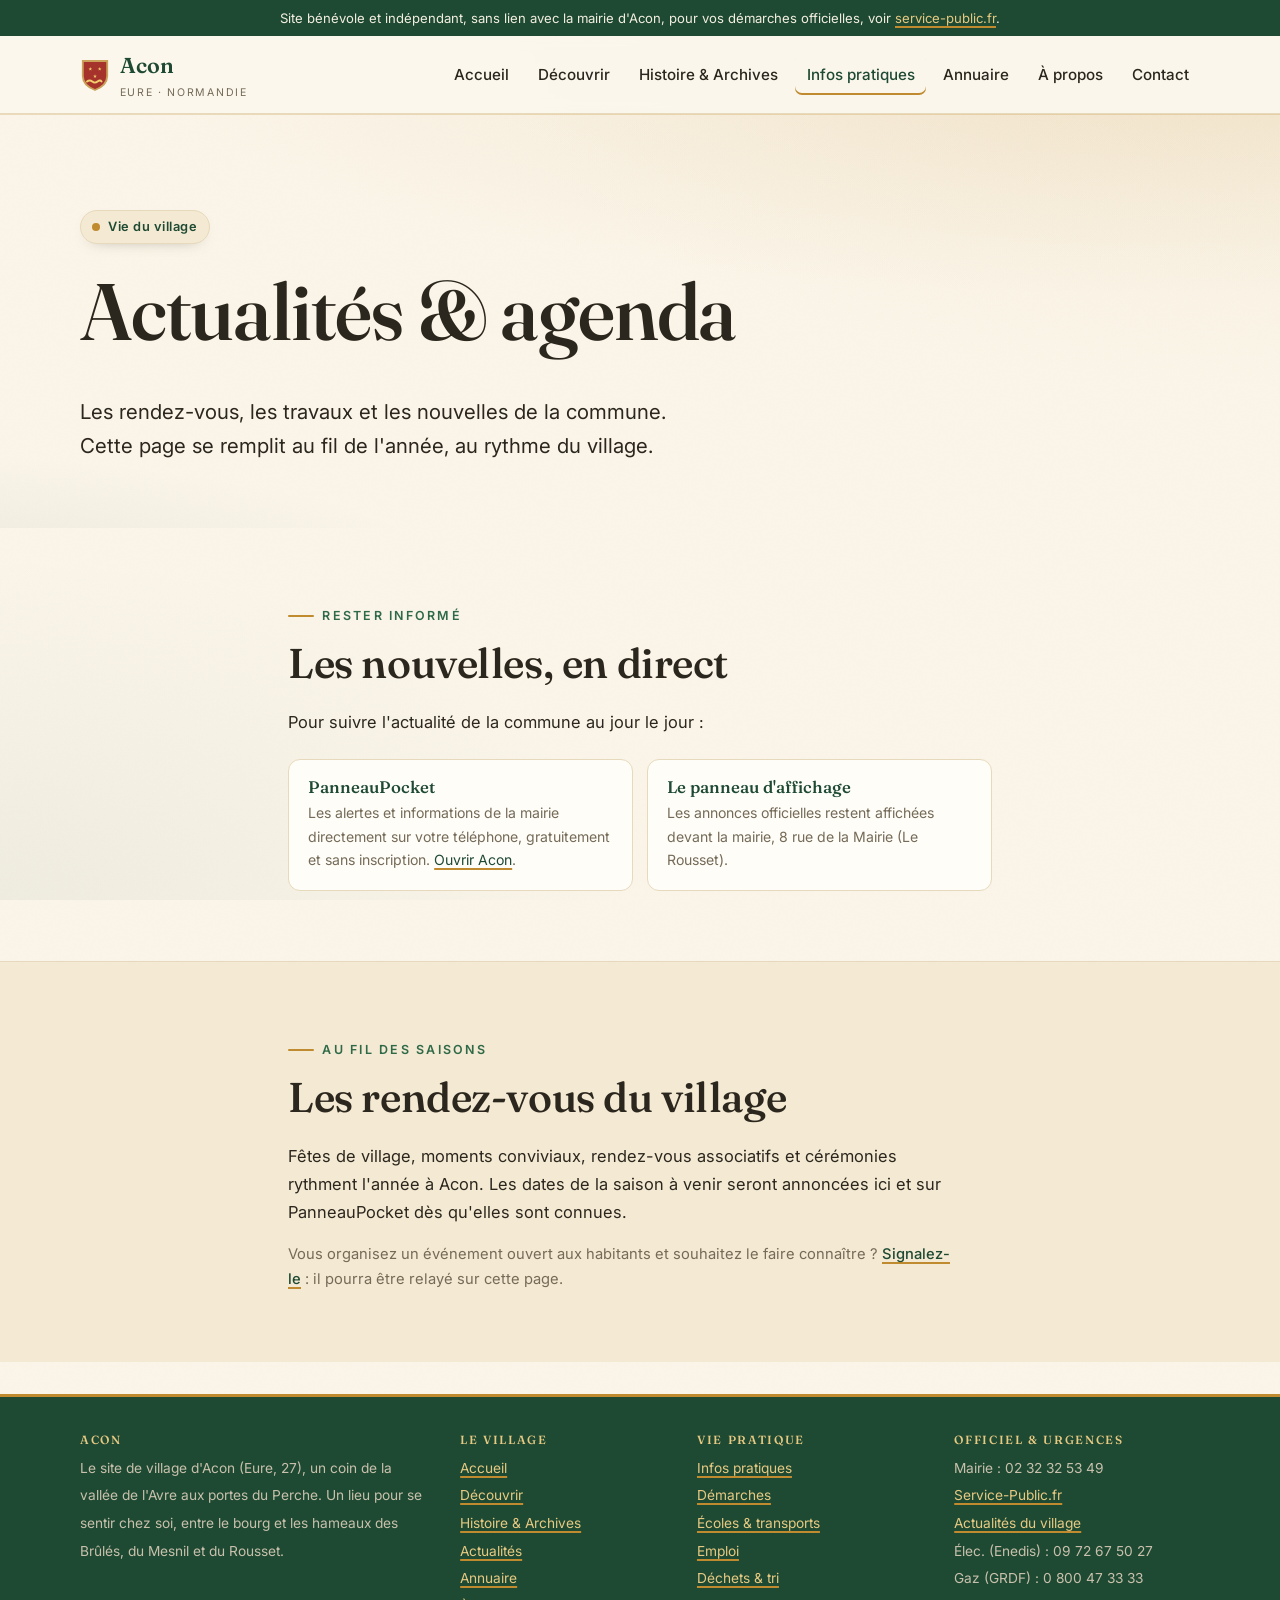
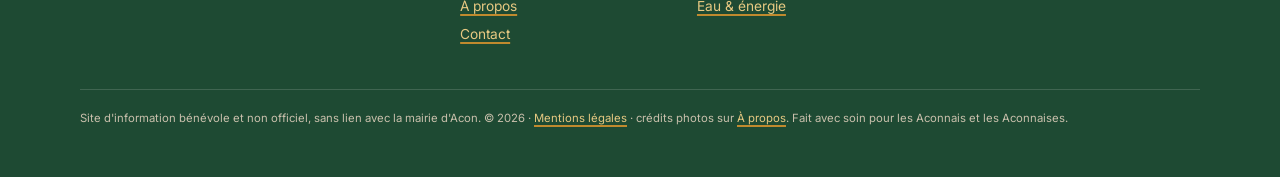
==== commit 256abb04: "Palette resserrée et cohérente (vert/or/crème, rouge réservé au blason et aux urgences), finitions c" ====
--- a/actualites.html
+++ b/actualites.html
@@ -5,7 +5,7 @@
   <meta name="viewport" content="width=device-width, initial-scale=1" />
   <link rel="icon" href="favicon.svg" type="image/svg+xml" />
   <title>Actualités &amp; agenda, Acon (Eure)</title>
-  <meta name="description" content="Actualités et agenda de la commune d'Acon (Eure) : rendez-vous, fêtes et vie associative. Suivez la page Facebook et PanneauPocket." />
+  <meta name="description" content="Actualités et agenda de la commune d'Acon (Eure) : rendez-vous, fêtes et vie associative. Suivez PanneauPocket." />
   <link rel="preconnect" href="https://fonts.googleapis.com" />
   <link rel="preconnect" href="https://fonts.gstatic.com" crossorigin />
   <link href="https://fonts.googleapis.com/css2?family=Fraunces:ital,opsz,wght@0,9..144,400..600;1,9..144,400..500&family=Inter:wght@400;500;600&display=swap" rel="stylesheet" />
@@ -47,15 +47,15 @@
       <div class="wrap mesure">
         <p class="eyebrow">Rester informé</p>
         <h2>Les nouvelles, en direct</h2>
-        <p>Pour suivre l'actualité de la commune au jour le jour, deux canaux tenus par la mairie :</p>
+        <p>Pour suivre l'actualité de la commune au jour le jour :</p>
         <div class="contacts">
           <div class="contact-card">
-            <h3>Facebook « Commune d'Acon »</h3>
-            <p>Photos, informations et annonces partagées régulièrement. <a href="https://www.facebook.com/acon27570/">Voir la page</a>.</p>
+            <h3>PanneauPocket</h3>
+            <p>Les alertes et informations de la mairie directement sur votre téléphone, gratuitement et sans inscription. <a href="https://app.panneaupocket.com/ville/970037196-acon-27570">Ouvrir Acon</a>.</p>
           </div>
           <div class="contact-card">
-            <h3>PanneauPocket</h3>
-            <p>Les alertes et informations de la mairie directement sur votre téléphone. <a href="https://app.panneaupocket.com/ville/970037196-acon-27570">Ouvrir Acon</a>.</p>
+            <h3>Le panneau d'affichage</h3>
+            <p>Les annonces officielles restent affichées devant la mairie, 8 rue de la Mairie (Le Rousset).</p>
           </div>
         </div>
       </div>
@@ -65,7 +65,7 @@
       <div class="wrap mesure">
         <p class="eyebrow">Au fil des saisons</p>
         <h2>Les rendez-vous du village</h2>
-        <p>Fêtes de village, moments conviviaux, rendez-vous associatifs et cérémonies rythment l'année à Acon. Les dates de la saison à venir seront annoncées ici et sur la page Facebook de la commune dès qu'elles sont connues.</p>
+        <p>Fêtes de village, moments conviviaux, rendez-vous associatifs et cérémonies rythment l'année à Acon. Les dates de la saison à venir seront annoncées ici et sur PanneauPocket dès qu'elles sont connues.</p>
         <p class="invite">Vous organisez un événement ouvert aux habitants et souhaitez le faire connaître ? <a href="contact.html">Signalez-le</a> : il pourra être relayé sur cette page.</p>
       </div>
     </section>
@@ -106,7 +106,7 @@
           <p><small>
             Mairie : 02 32 32 53 49<br>
             <a href="https://www.service-public.fr">Service-Public.fr</a><br>
-            <a href="https://www.facebook.com/acon27570/">Facebook du village</a><br>
+            <a href="actualites.html">Actualités du village</a><br>
             Élec. (Enedis) : 09 72 67 50 27<br>
             Gaz (GRDF) : 0 800 47 33 33
           </small></p>
--- a/css/style.css
+++ b/css/style.css
@@ -48,7 +48,7 @@
   background-image:
     radial-gradient(120% 80% at 100% 0%, rgba(192,138,46,.07), transparent 55%),
     radial-gradient(90% 70% at 0% 100%, rgba(47,106,72,.06), transparent 55%),
-    url("data:image/svg+xml,%3Csvg xmlns='http://www.w3.org/2000/svg' width='140' height='140'%3E%3Cfilter id='n'%3E%3CfeTurbulence type='fractalNoise' baseFrequency='0.9' numOctaves='2'/%3E%3C/filter%3E%3Crect width='100%25' height='100%25' filter='url(%23n)' opacity='0.035'/%3E%3C/svg%3E");
+    url("data:image/svg+xml,%3Csvg xmlns='http://www.w3.org/2000/svg' width='160' height='160'%3E%3Cfilter id='n'%3E%3CfeTurbulence type='fractalNoise' baseFrequency='0.85' numOctaves='2'/%3E%3C/filter%3E%3Crect width='100%25' height='100%25' filter='url(%23n)' opacity='0.02'/%3E%3C/svg%3E");
   background-attachment: fixed, fixed, scroll;
   line-height: 1.68;
   font-size: 1.03rem;
@@ -62,7 +62,7 @@
 
 p { margin: 0 0 1rem; }
 a { color: var(--vert-fonce); text-decoration-color: var(--or); text-underline-offset: 3px; }
-a:hover { color: var(--rouge); }
+a:hover { color: var(--or); }
 
 img { max-width: 100%; display: block; }
 
@@ -142,7 +142,7 @@
   color: var(--vert-fonce); font-weight: 600; font-size: .8rem; letter-spacing: .04em;
   padding: .35rem .7rem; border-radius: 999px; margin-bottom: 1.4rem;
 }
-.hero .badge .dot { width: 8px; height: 8px; border-radius: 50%; background: var(--rouge); }
+.hero .badge .dot { width: 8px; height: 8px; border-radius: 50%; background: var(--or); }
 .hero .lead { font-size: clamp(1.05rem, 2.2vw, 1.28rem); color: var(--encre); max-width: 40rem; }
 .hero .sub { font-family: var(--display); font-style: italic; color: var(--vert-fonce); font-size: clamp(1.15rem,2.4vw,1.5rem); margin: -.2rem 0 1.2rem; }
 
@@ -213,7 +213,7 @@
   content: ""; position: absolute; left: -7px; top: .35rem;
   width: 12px; height: 12px; border-radius: 50%; background: var(--vert-eure); border: 2px solid var(--parchemin);
 }
-.timeline .an { font-family: var(--display); font-size: 1.15rem; color: var(--rouge); font-weight: 600; }
+.timeline .an { font-family: var(--display); font-size: 1.15rem; color: var(--vert-fonce); font-weight: 600; }
 .timeline p { margin: .1rem 0 0; color: var(--encre); }
 
 /* ---------- Pied de page ---------- */
@@ -362,7 +362,7 @@
 .brand b { color: var(--vert-fonce); }
 
 /* Intertitres (eyebrow) avec un petit trait doré */
-.eyebrow { display: inline-flex; align-items: center; gap: .55rem; color: var(--rouge); }
+.eyebrow { display: inline-flex; align-items: center; gap: .55rem; color: var(--vert-eure); }
 .eyebrow::before { content: ""; width: 1.6rem; height: 2px; background: var(--or); border-radius: 2px; }
 
 /* Titres de section : filet fin sous le h2 pour rythmer */
@@ -412,7 +412,7 @@
 .almanach .saint { color: var(--gris); font-size: .86rem; }
 .almanach .meteo { display: inline-flex; align-items: center; gap: .4rem; padding-left: 1rem; border-left: 1px solid var(--ligne); }
 .almanach .meteo .ico { font-size: 1.25rem; }
-.almanach .meteo .temp { font-family: var(--display); font-weight: 600; color: var(--rouge); font-size: 1.05rem; }
+.almanach .meteo .temp { font-family: var(--display); font-weight: 600; color: var(--vert-fonce); font-size: 1.05rem; }
 .almanach .meteo .desc { font-size: .82rem; color: var(--gris); }
 @media (max-width: 460px) { .almanach { border-radius: 16px; } .almanach .meteo { border-left: 0; padding-left: 0; } }
 
@@ -426,13 +426,13 @@
 .band-facts { padding: 1.4rem 0 clamp(2rem, 4vw, 3rem); }
 .facts { box-shadow: 0 20px 40px -30px rgba(44,39,30,.55); }
 .facts div { background: var(--blanc); }
-.facts .n { color: var(--rouge); }
-
-/* ---------- Cartes : plus chaleureuses, filet doré au survol ---------- */
-.card { border-radius: 14px; box-shadow: 0 12px 26px -22px rgba(44,39,30,.45); position: relative; overflow: hidden; }
-.card::before { content: ""; position: absolute; left: 0; top: 0; height: 3px; width: 100%; background: linear-gradient(90deg, var(--or), var(--rouge)); transform: scaleX(0); transform-origin: left; transition: transform .25s ease; }
+.facts .n { color: var(--vert-fonce); }
+
+/* ---------- Cartes : filet doré au survol ---------- */
+.card { border-radius: 16px; box-shadow: 0 14px 30px -24px rgba(44,39,30,.4); position: relative; overflow: hidden; }
+.card::before { content: ""; position: absolute; left: 0; top: 0; height: 3px; width: 100%; background: linear-gradient(90deg, var(--or), var(--vert-eure)); transform: scaleX(0); transform-origin: left; transition: transform .25s ease; }
 a.card:hover::before { transform: scaleX(1); }
-.card .tag { color: var(--rouge); }
+.card .tag { color: var(--or); }
 
 /* Badges/hero classiques (autres pages) réchauffés */
 .hero:not(.cover) { background:
@@ -440,14 +440,14 @@
   radial-gradient(90% 70% at -10% 120%, rgba(47,106,72,.10), transparent 55%); }
 
 /* Callouts & résultats : liseré doré */
-.callout { border-left-color: var(--rouge); }
+.callout { border-left-color: var(--or); }
 .result { border-left-color: var(--or); }
 
-/* Boutons pleins, chaleureux */
-.btn, .contact-mail, .form-contact button { box-shadow: 0 10px 22px -14px rgba(126,36,30,.6); }
+/* Boutons pleins */
+.btn, .contact-mail, .form-contact button { box-shadow: 0 10px 22px -14px rgba(30,74,51,.6); }
 
 /* Signature manuscrite (À propos) */
-.signature { font-family: var(--display); font-style: italic; font-weight: 500; font-size: 1.6rem; color: var(--rouge); margin: 1.4rem 0 .4rem; }
+.signature { font-family: var(--display); font-style: italic; font-weight: 500; font-size: 1.7rem; color: var(--vert-fonce); margin: 1.4rem 0 .4rem; }
 
 /* Liens plus présents */
 a { text-decoration-thickness: 1.5px; }
@@ -457,3 +457,16 @@
 
 /* Pied de page : un liseré doré en haut */
 .site-footer { box-shadow: inset 0 3px 0 var(--or); }
+
+/* ---------- Finitions contemporaines ---------- */
+.section { padding: clamp(2.8rem, 5.5vw, 4.6rem) 0; }
+.hero:not(.cover) { padding-bottom: clamp(2rem, 4vw, 3rem); }
+.badge { font-weight: 600; letter-spacing: .02em; }
+.btn, .contact-mail { letter-spacing: .01em; }
+.card, .contact-card, figure.photo, .today, .result, .calendrier a { transition: transform .2s ease, box-shadow .2s ease; }
+a.card:hover, .contact-card:hover { transform: translateY(-3px); }
+.nav a { transition: background .15s ease, color .15s ease; }
+/* Rythme de lecture un peu plus aéré */
+.section .mesure p { max-width: 42rem; }
+/* Filet fin sous les grands titres de section pour structurer */
+.section h2 { padding-bottom: .1rem; }
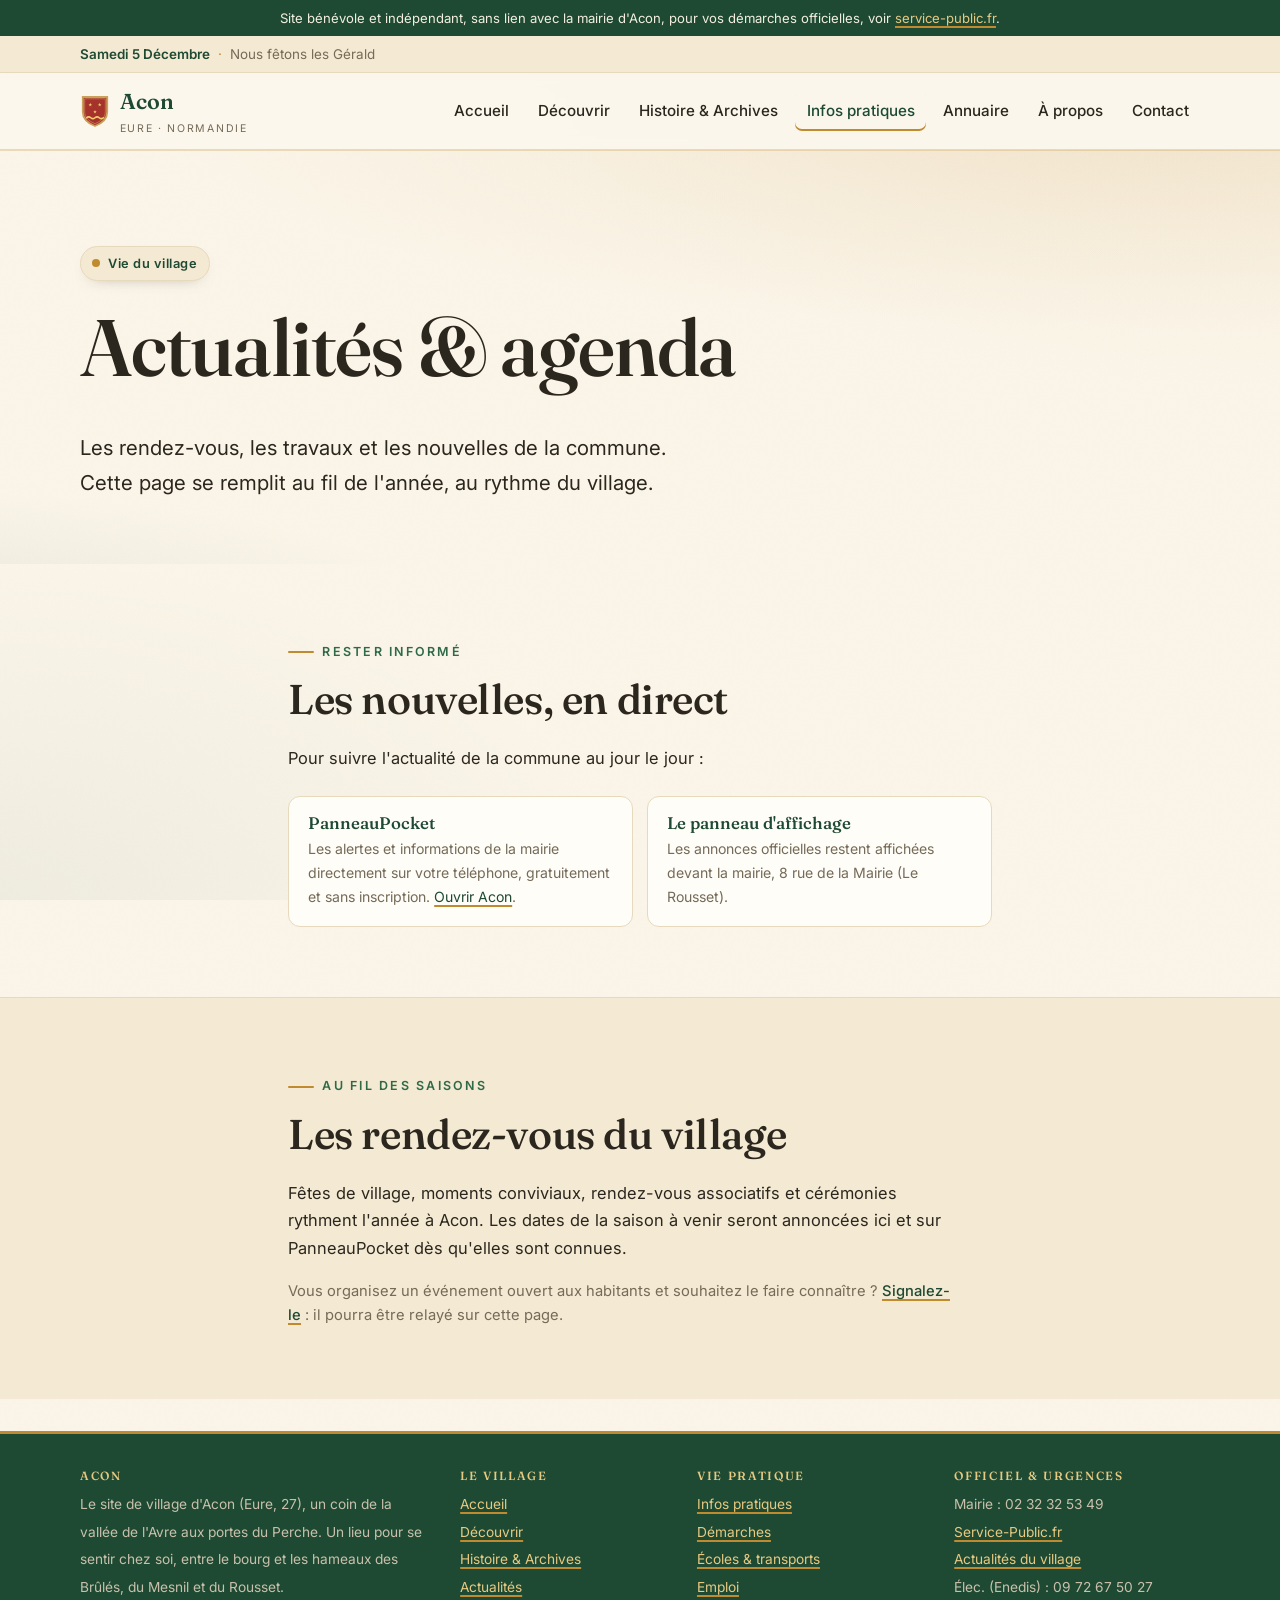
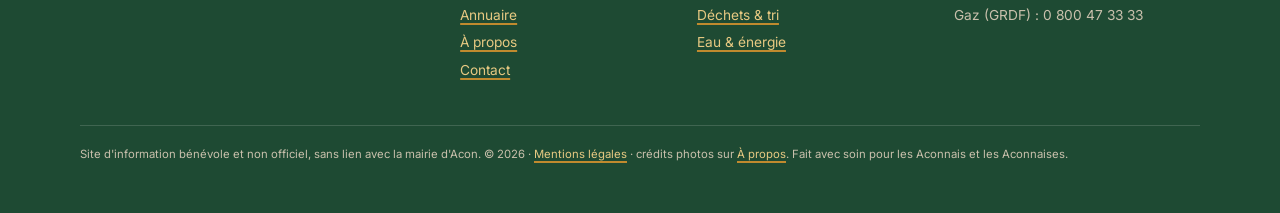
==== commit c9a16411: "Blason retravaillé (double filet, rivière centrée symétrique), météo en bande fine en haut (plus de " ====
--- a/actualites.html
+++ b/actualites.html
@@ -15,10 +15,17 @@
   <a class="skip" href="#contenu">Aller au contenu</a>
   <div class="notice">Site bénévole et indépendant, sans lien avec la mairie d'Acon, pour vos démarches officielles, voir <a href="https://www.service-public.fr">service-public.fr</a>.</div>
 
+  <div class="almanach-band" id="today">
+    <div class="wrap alm-inner">
+      <div class="alm-date"><span class="jour">Aujourd'hui</span><span class="saint"></span></div>
+      <div class="meteo"><span class="ico" aria-hidden="true"></span><span class="temp"></span><span class="desc"></span></div>
+    </div>
+  </div>
+
   <header class="site-header">
     <div class="wrap bar">
       <a class="brand" href="index.html" aria-label="Accueil, Acon">
-        <svg class="crest" viewBox="0 0 32 36" aria-hidden="true"><path d="M3 3 H29 V19 C29 27 23.5 31 16 34 C8.5 31 3 27 3 19 Z" fill="#A5332B" stroke="#CBA15A" stroke-width="2"/><g fill="#F1CE6E"><g transform="translate(11,11.6) scale(.82)"><path d="M0,-2.6 L0.59,-0.81 L2.47,-0.8 L0.95,0.31 L1.53,2.1 L0,1.04 L-1.53,2.1 L-0.95,0.31 L-2.47,-0.8 L-0.59,-0.81 Z"/></g><g transform="translate(21,11.6) scale(.82)"><path d="M0,-2.6 L0.59,-0.81 L2.47,-0.8 L0.95,0.31 L1.53,2.1 L0,1.04 L-1.53,2.1 L-0.95,0.31 L-2.47,-0.8 L-0.59,-0.81 Z"/></g><g transform="translate(16,19.4) scale(.82)"><path d="M0,-2.6 L0.59,-0.81 L2.47,-0.8 L0.95,0.31 L1.53,2.1 L0,1.04 L-1.53,2.1 L-0.95,0.31 L-2.47,-0.8 L-0.59,-0.81 Z"/></g></g><path d="M7.5 25 q2.8 -2.2 5.6 0 t5.6 0 t4.3 0" fill="none" stroke="#F1CE6E" stroke-width="2" stroke-linecap="round"/></svg>
+        <svg class="crest" viewBox="0 0 32 36" aria-hidden="true"><path d="M3 3 H29 V19 C29 27 23.5 31 16 34 C8.5 31 3 27 3 19 Z" fill="#A5332B" stroke="#C9A15A" stroke-width="2"/><path d="M5 5 H27 V18.6 C27 25.3 22.3 28.8 16 31.5 C9.7 28.8 5 25.3 5 18.6 Z" fill="none" stroke="#E7C982" stroke-width=".7" opacity=".6"/><g fill="#F1CE6E"><g transform="translate(11,11.4) scale(.8)"><path d="M0,-2.6 L0.59,-0.81 L2.47,-0.8 L0.95,0.31 L1.53,2.1 L0,1.04 L-1.53,2.1 L-0.95,0.31 L-2.47,-0.8 L-0.59,-0.81 Z"/></g><g transform="translate(21,11.4) scale(.8)"><path d="M0,-2.6 L0.59,-0.81 L2.47,-0.8 L0.95,0.31 L1.53,2.1 L0,1.04 L-1.53,2.1 L-0.95,0.31 L-2.47,-0.8 L-0.59,-0.81 Z"/></g><g transform="translate(16,18.9) scale(.8)"><path d="M0,-2.6 L0.59,-0.81 L2.47,-0.8 L0.95,0.31 L1.53,2.1 L0,1.04 L-1.53,2.1 L-0.95,0.31 L-2.47,-0.8 L-0.59,-0.81 Z"/></g></g><path d="M7 25.2 q2.25 -2 4.5 0 t4.5 0 t4.5 0 t4.5 0" fill="none" stroke="#F1CE6E" stroke-width="1.7" stroke-linecap="round"/></svg>
         <span><b>Acon</b><small>Eure · Normandie</small></span>
       </a>
       <button class="nav-toggle" aria-expanded="false" aria-controls="nav">Menu</button>
--- a/css/style.css
+++ b/css/style.css
@@ -372,10 +372,11 @@
 .hero.cover {
   position: relative; isolation: isolate; overflow: hidden;
   padding: clamp(4rem, 12vw, 8rem) 0 clamp(3rem, 7vw, 5.5rem);
-  background: none;
+  background: #1E4A33;  /* fond de secours si l'image ne charge pas */
 }
 .cover-bg {
   position: absolute; inset: 0; z-index: -2;
+  background-color: #1E4A33;
   background-size: cover; background-position: center 38%;
   transform: scale(1.03);
 }
@@ -398,23 +399,23 @@
 .badge.light { background: rgba(252,246,231,.14); border-color: rgba(252,246,231,.35); color: #FCF6E7; backdrop-filter: blur(3px); }
 .badge.light .dot { background: var(--or-clair); }
 
-/* ---------- Almanach : date · saint · météo, tout en haut ---------- */
-.almanach {
-  display: flex; align-items: center; justify-content: space-between; gap: 1rem 1.4rem; flex-wrap: wrap;
-  background: rgba(252,246,231,.92); color: var(--encre);
-  border: 1px solid rgba(255,255,255,.5); border-radius: 999px;
-  padding: .55rem 1.1rem; margin-bottom: 1.8rem;
-  box-shadow: 0 16px 34px -22px rgba(0,0,0,.5); backdrop-filter: blur(4px);
-  width: fit-content; max-width: 100%;
-}
-.almanach .al-jour { display: flex; align-items: baseline; gap: .6rem; flex-wrap: wrap; }
-.almanach .jour { font-family: var(--display); font-weight: 600; color: var(--vert-fonce); text-transform: capitalize; font-size: 1.02rem; }
-.almanach .saint { color: var(--gris); font-size: .86rem; }
-.almanach .meteo { display: inline-flex; align-items: center; gap: .4rem; padding-left: 1rem; border-left: 1px solid var(--ligne); }
-.almanach .meteo .ico { font-size: 1.25rem; }
-.almanach .meteo .temp { font-family: var(--display); font-weight: 600; color: var(--vert-fonce); font-size: 1.05rem; }
-.almanach .meteo .desc { font-size: .82rem; color: var(--gris); }
-@media (max-width: 460px) { .almanach { border-radius: 16px; } .almanach .meteo { border-left: 0; padding-left: 0; } }
+/* ---------- Bande almanach : date · saint · météo, tout en haut ---------- */
+.almanach-band {
+  background: var(--parchemin-2);
+  border-bottom: 1px solid var(--ligne);
+  font-size: .84rem;
+}
+.alm-inner { display: flex; align-items: center; justify-content: space-between; gap: .6rem 1.2rem; padding: .4rem 0; flex-wrap: wrap; }
+.alm-date { display: flex; align-items: baseline; gap: .5rem; flex-wrap: wrap; }
+.almanach-band .jour { font-weight: 600; color: var(--vert-fonce); text-transform: capitalize; }
+.almanach-band .saint { color: var(--gris); }
+.almanach-band .saint::before { content: "·"; margin-right: .5rem; color: var(--or); }
+.almanach-band .meteo { display: inline-flex; align-items: center; gap: .45rem; color: var(--gris); }
+.almanach-band .meteo:empty { display: none; }
+.almanach-band .meteo .ico { font-size: 1.05rem; }
+.almanach-band .meteo .temp { font-weight: 600; color: var(--encre); }
+.almanach-band .meteo .desc { color: var(--gris); }
+@media (max-width: 420px) { .almanach-band .meteo .desc { display: none; } }
 
 /* ---------- Séparateur en vague (l'Avre) ---------- */
 .wave-sep { line-height: 0; margin-top: -1px; background: #182a1d; }
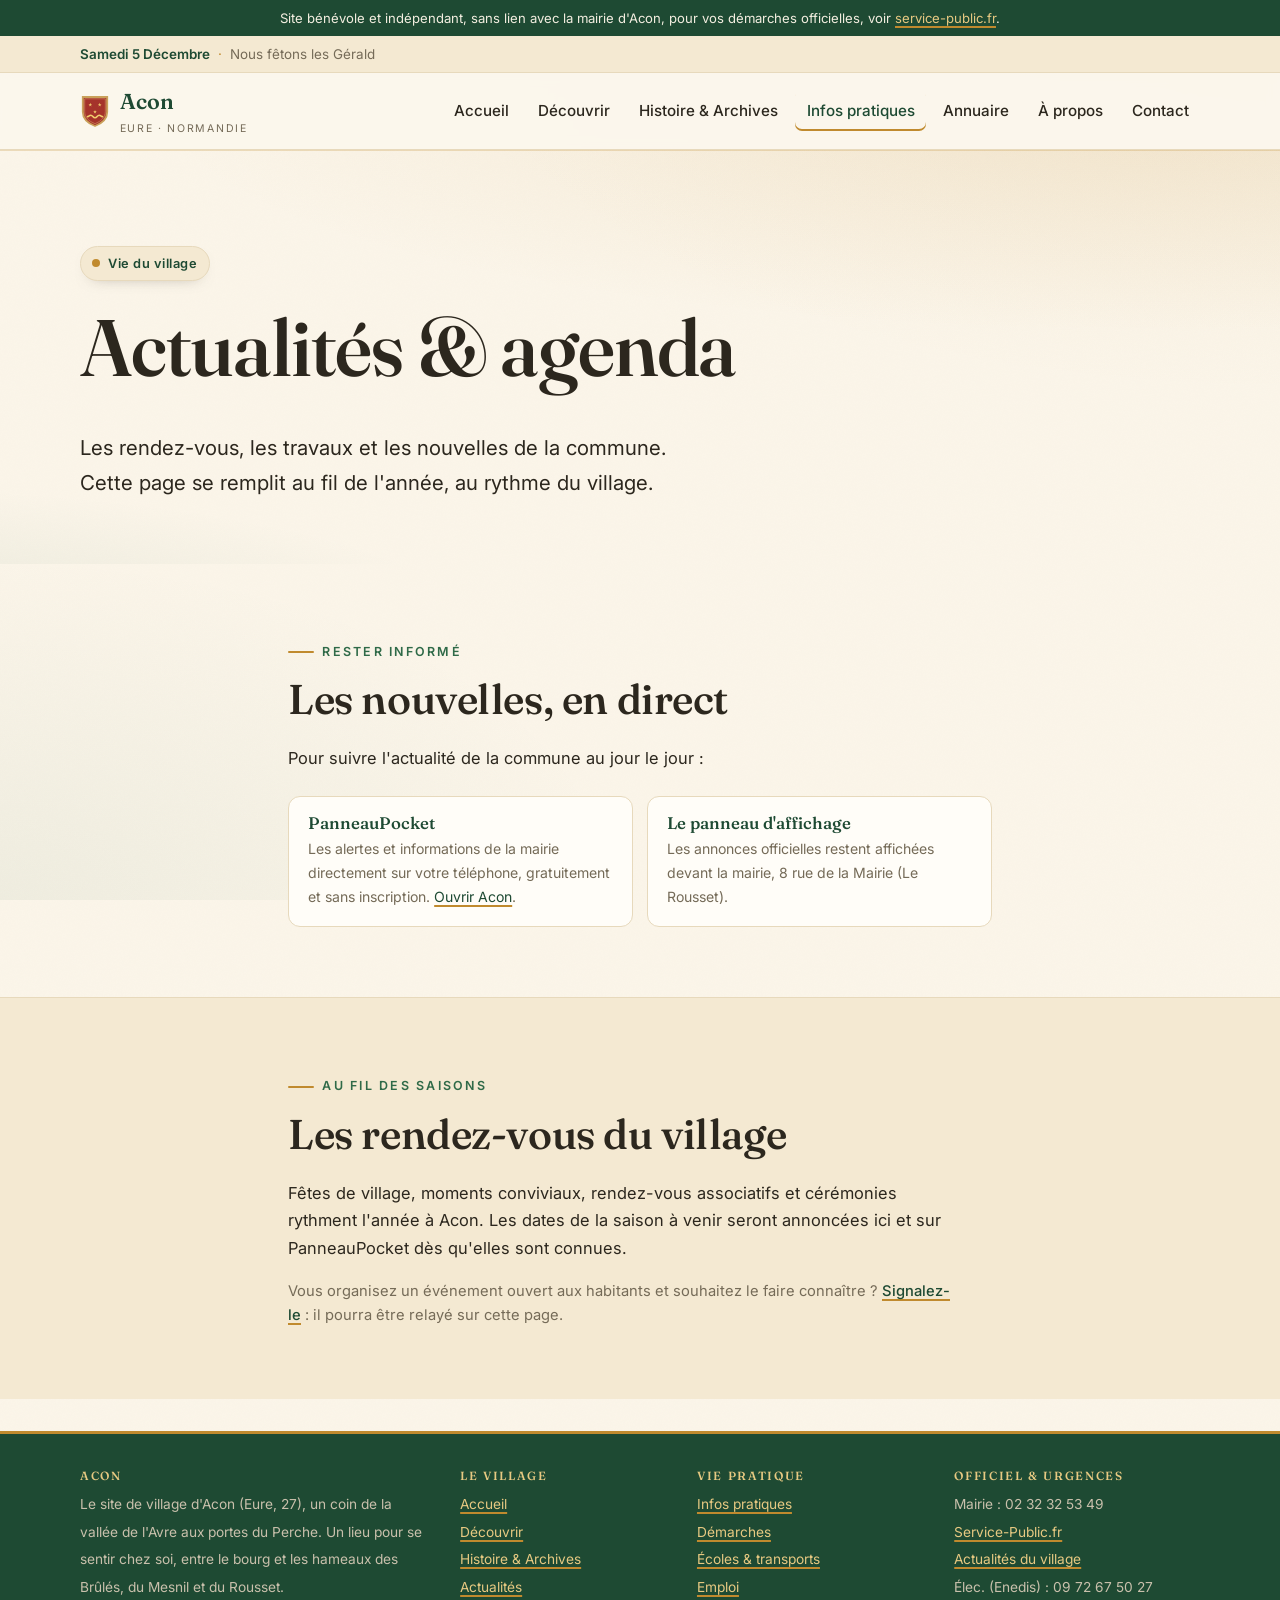
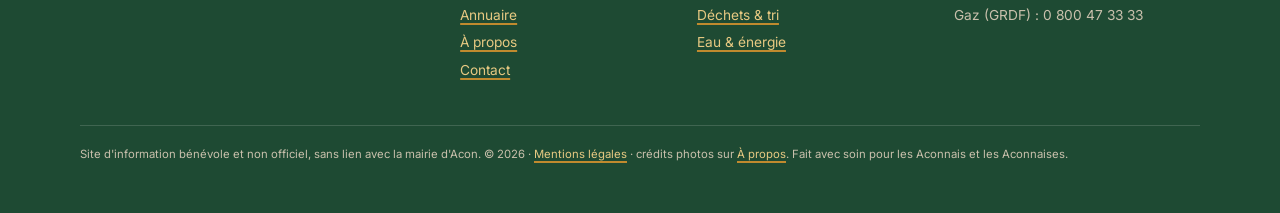
==== commit e5fc522d: "Blason : rivière à 2 vagues, creux centré, ne touchant plus le bord" ====
--- a/actualites.html
+++ b/actualites.html
@@ -25,7 +25,7 @@
   <header class="site-header">
     <div class="wrap bar">
       <a class="brand" href="index.html" aria-label="Accueil, Acon">
-        <svg class="crest" viewBox="0 0 32 36" aria-hidden="true"><path d="M3 3 H29 V19 C29 27 23.5 31 16 34 C8.5 31 3 27 3 19 Z" fill="#A5332B" stroke="#C9A15A" stroke-width="2"/><path d="M5 5 H27 V18.6 C27 25.3 22.3 28.8 16 31.5 C9.7 28.8 5 25.3 5 18.6 Z" fill="none" stroke="#E7C982" stroke-width=".7" opacity=".6"/><g fill="#F1CE6E"><g transform="translate(11,11.4) scale(.8)"><path d="M0,-2.6 L0.59,-0.81 L2.47,-0.8 L0.95,0.31 L1.53,2.1 L0,1.04 L-1.53,2.1 L-0.95,0.31 L-2.47,-0.8 L-0.59,-0.81 Z"/></g><g transform="translate(21,11.4) scale(.8)"><path d="M0,-2.6 L0.59,-0.81 L2.47,-0.8 L0.95,0.31 L1.53,2.1 L0,1.04 L-1.53,2.1 L-0.95,0.31 L-2.47,-0.8 L-0.59,-0.81 Z"/></g><g transform="translate(16,18.9) scale(.8)"><path d="M0,-2.6 L0.59,-0.81 L2.47,-0.8 L0.95,0.31 L1.53,2.1 L0,1.04 L-1.53,2.1 L-0.95,0.31 L-2.47,-0.8 L-0.59,-0.81 Z"/></g></g><path d="M7 25.2 q2.25 -2 4.5 0 t4.5 0 t4.5 0 t4.5 0" fill="none" stroke="#F1CE6E" stroke-width="1.7" stroke-linecap="round"/></svg>
+        <svg class="crest" viewBox="0 0 32 36" aria-hidden="true"><path d="M3 3 H29 V19 C29 27 23.5 31 16 34 C8.5 31 3 27 3 19 Z" fill="#A5332B" stroke="#C9A15A" stroke-width="2"/><path d="M5 5 H27 V18.6 C27 25.3 22.3 28.8 16 31.5 C9.7 28.8 5 25.3 5 18.6 Z" fill="none" stroke="#E7C982" stroke-width=".7" opacity=".6"/><g fill="#F1CE6E"><g transform="translate(11,11.4) scale(.8)"><path d="M0,-2.6 L0.59,-0.81 L2.47,-0.8 L0.95,0.31 L1.53,2.1 L0,1.04 L-1.53,2.1 L-0.95,0.31 L-2.47,-0.8 L-0.59,-0.81 Z"/></g><g transform="translate(21,11.4) scale(.8)"><path d="M0,-2.6 L0.59,-0.81 L2.47,-0.8 L0.95,0.31 L1.53,2.1 L0,1.04 L-1.53,2.1 L-0.95,0.31 L-2.47,-0.8 L-0.59,-0.81 Z"/></g><g transform="translate(16,18.9) scale(.8)"><path d="M0,-2.6 L0.59,-0.81 L2.47,-0.8 L0.95,0.31 L1.53,2.1 L0,1.04 L-1.53,2.1 L-0.95,0.31 L-2.47,-0.8 L-0.59,-0.81 Z"/></g></g><path d="M8 24 C9.75 24 9.75 22.5 11.5 22.5 C13.75 22.5 13.75 25.2 16 25.2 C18.25 25.2 18.25 22.5 20.5 22.5 C22.25 22.5 22.25 24 24 24" fill="none" stroke="#F1CE6E" stroke-width="1.7" stroke-linecap="round" stroke-linejoin="round"/></svg>
         <span><b>Acon</b><small>Eure · Normandie</small></span>
       </a>
       <button class="nav-toggle" aria-expanded="false" aria-controls="nav">Menu</button>
